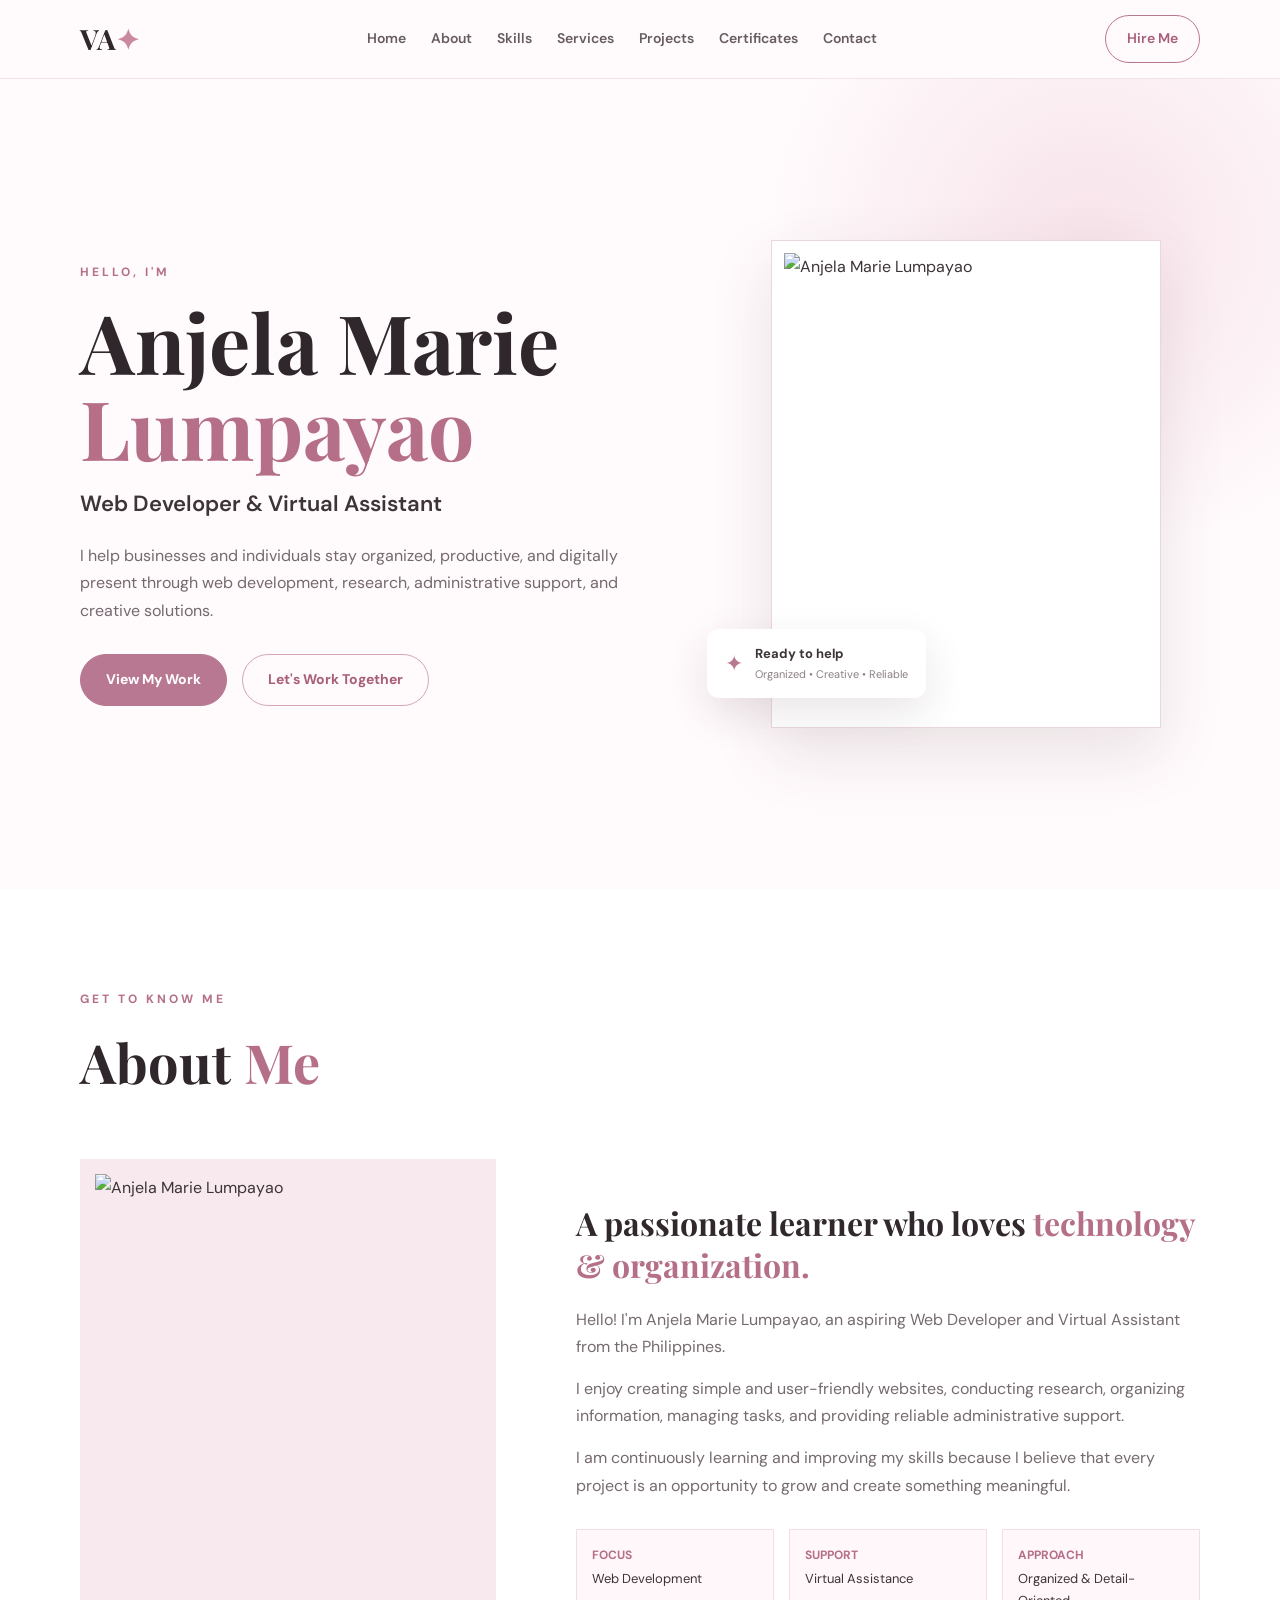
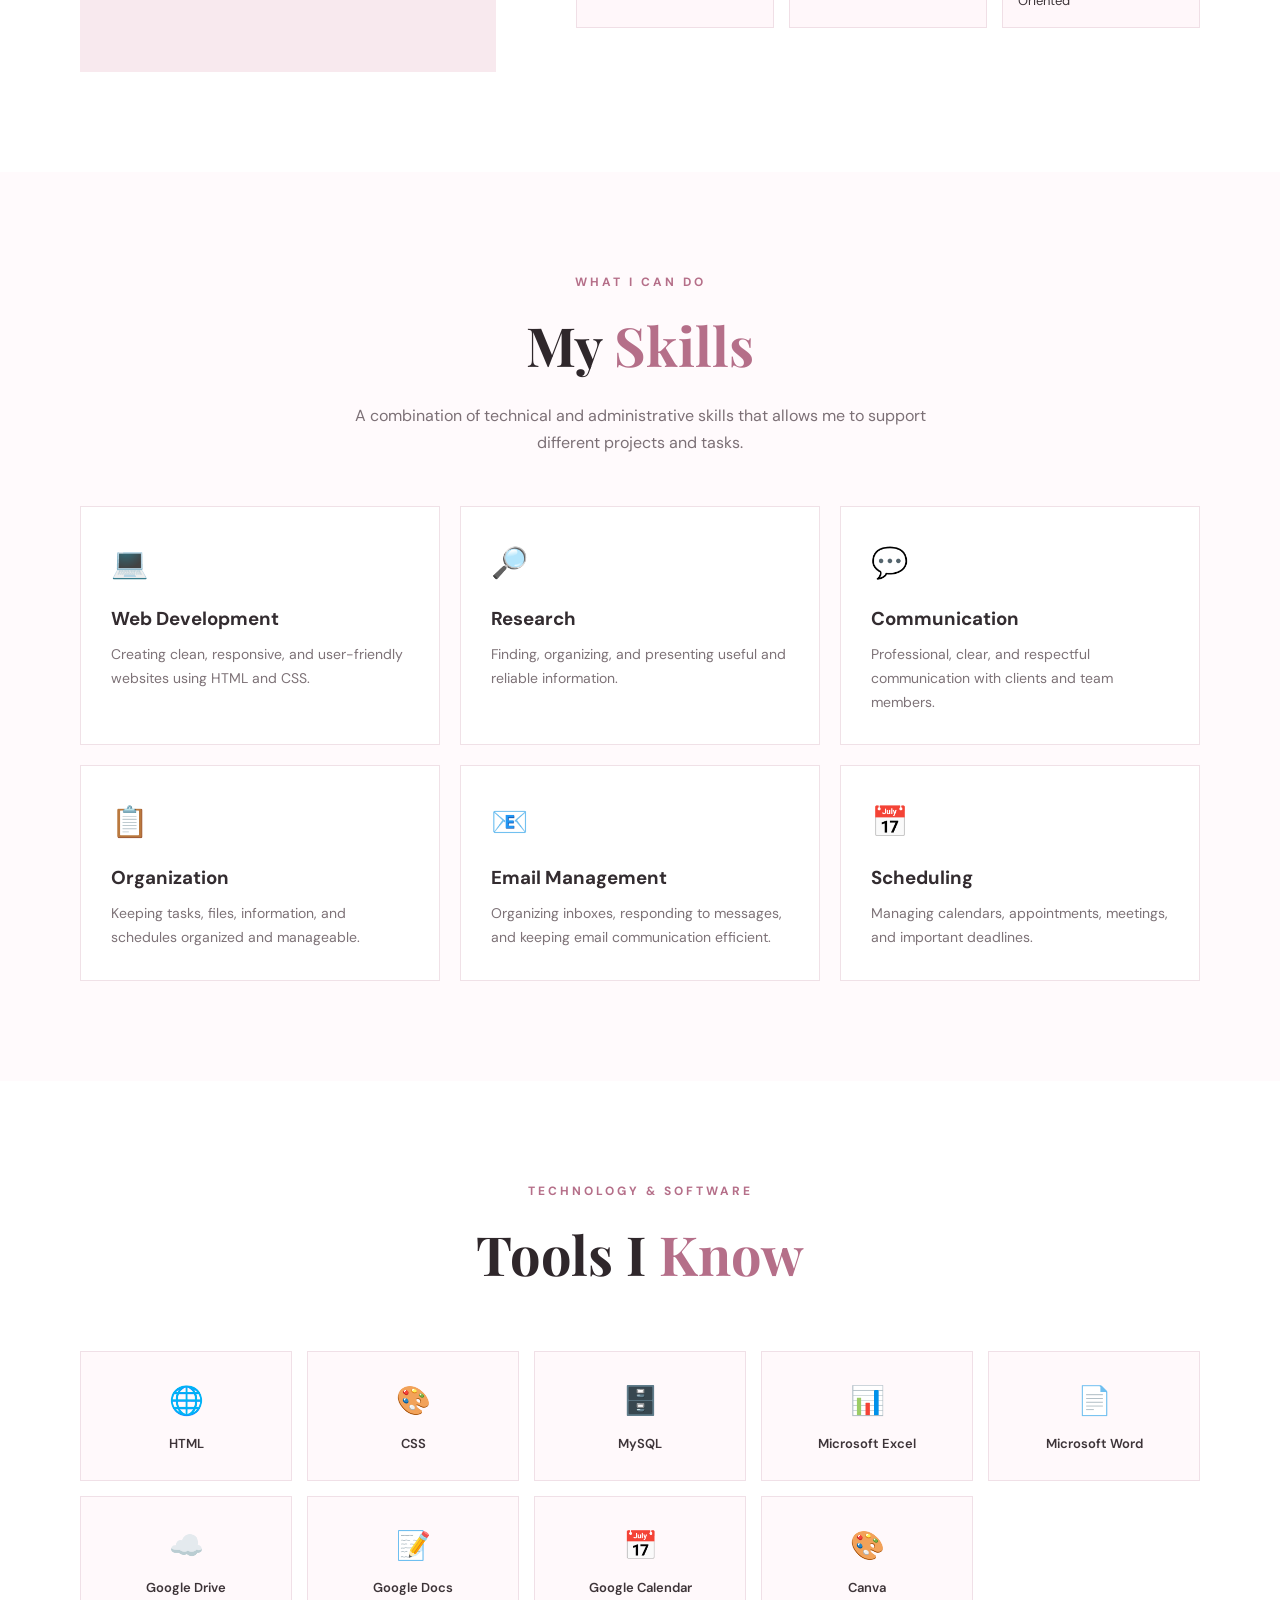
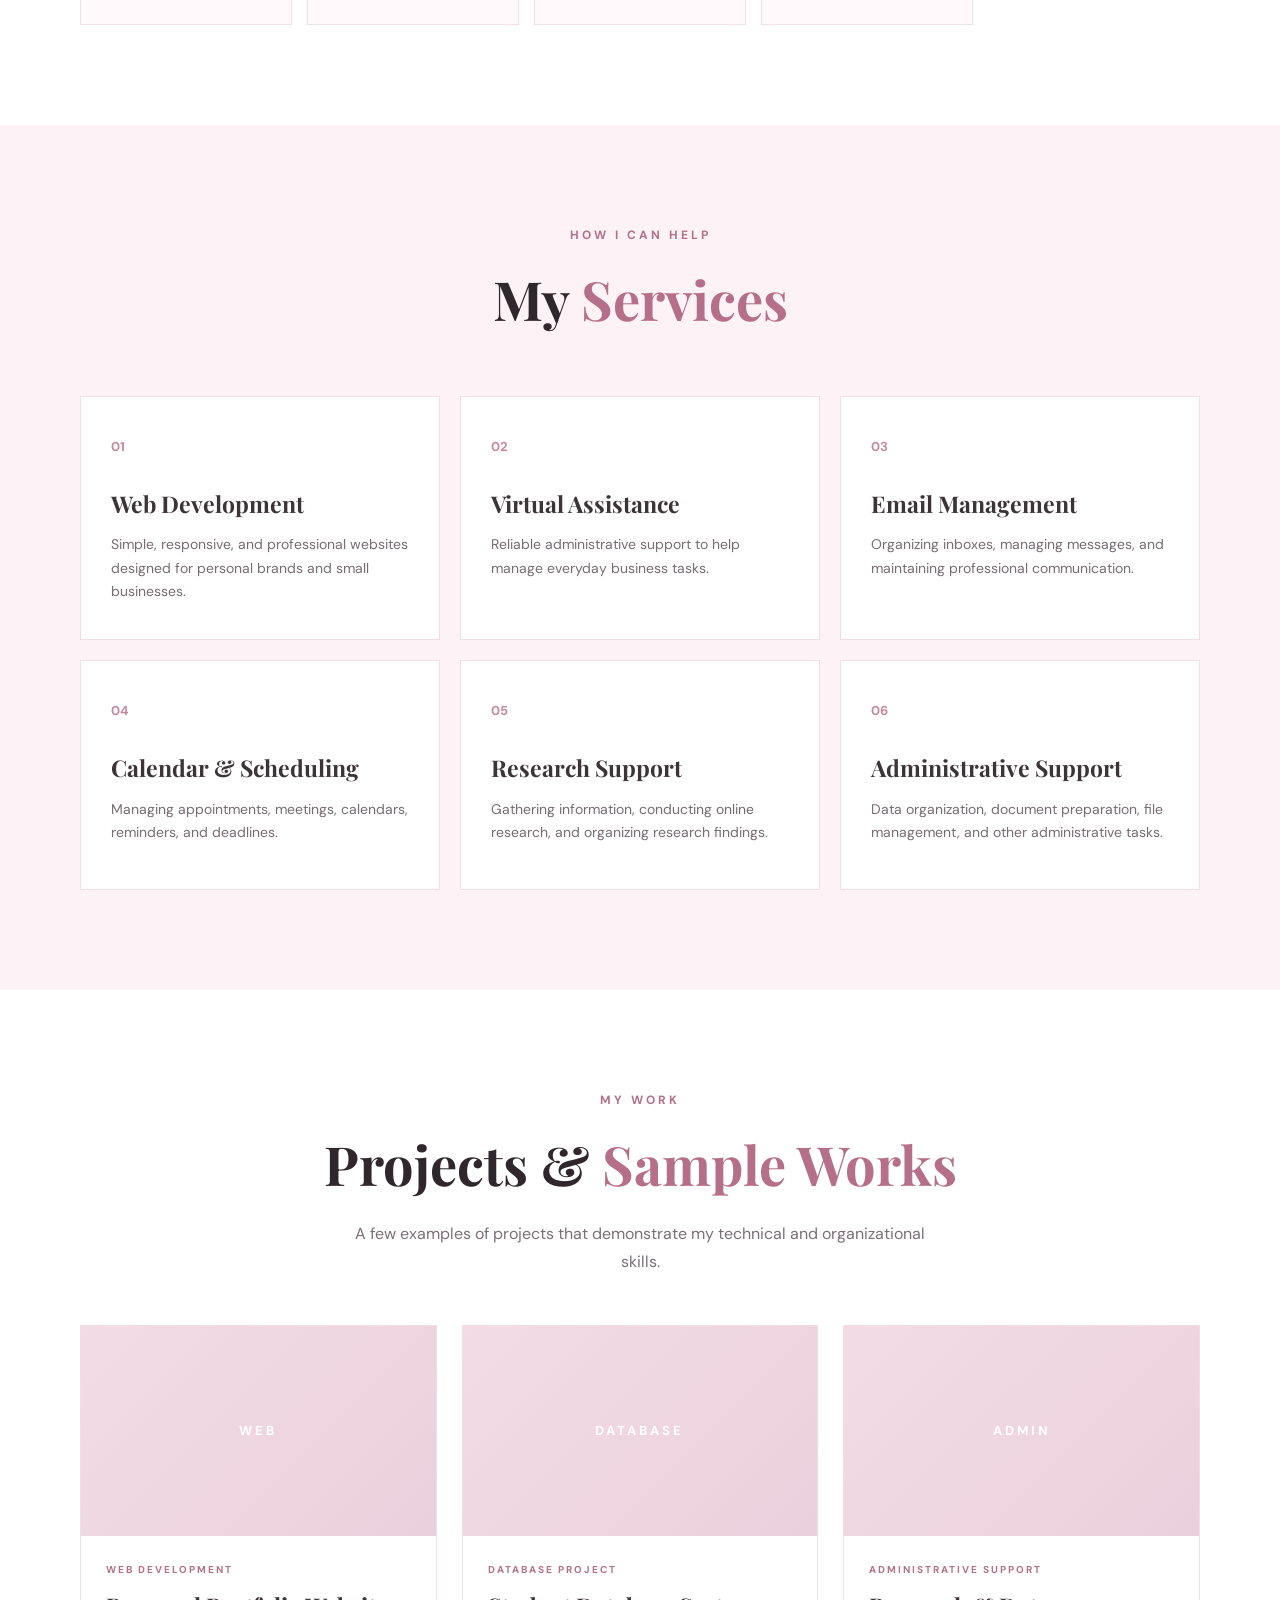
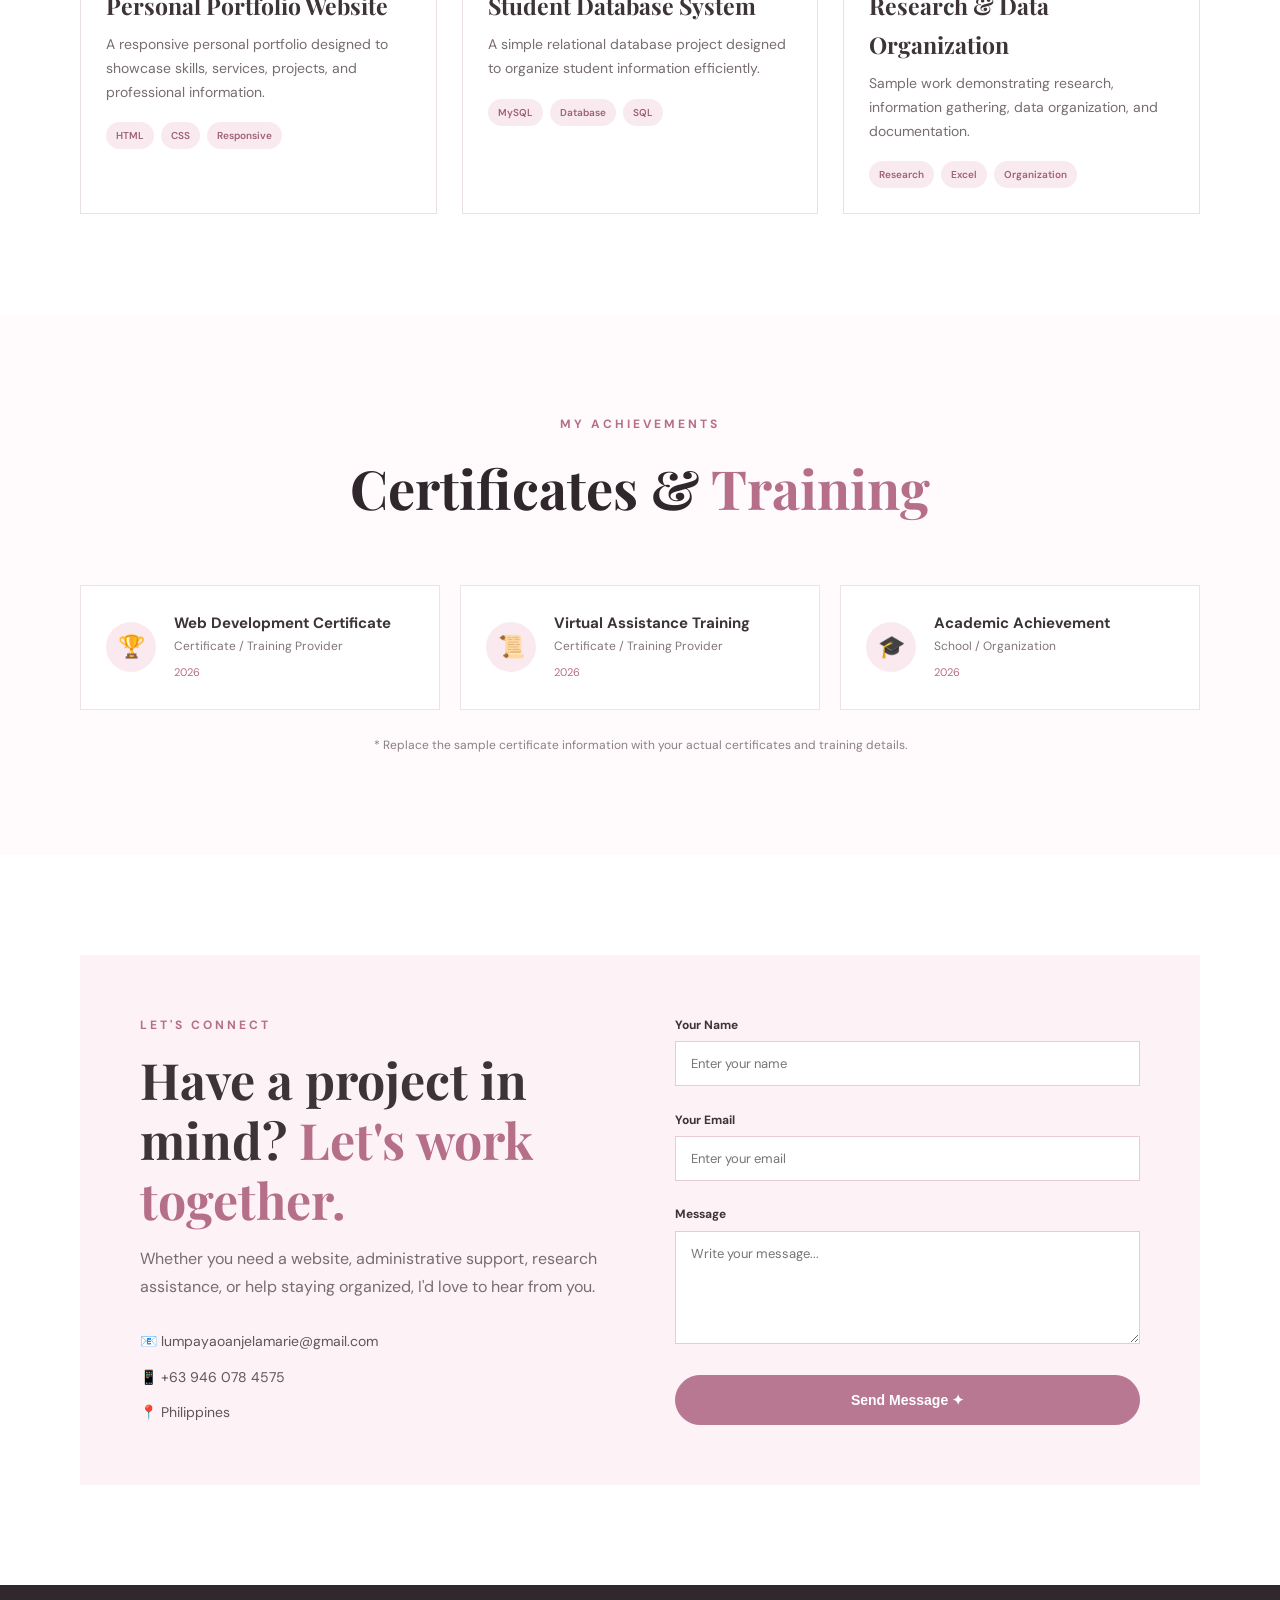
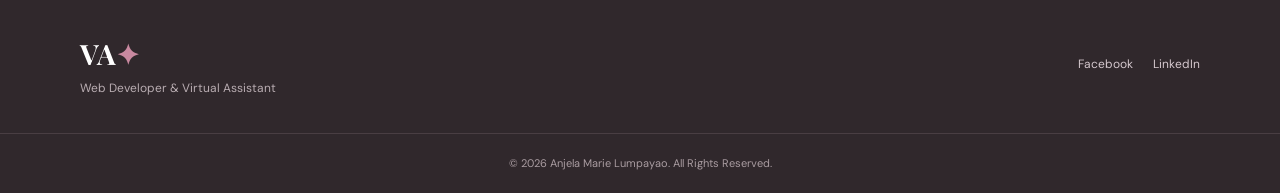
==== index.html @ d70c9794 "Rename va.portfolio.html to index.html" ====
<!DOCTYPE html>
<html lang="en">
<head>
    <meta charset="UTF-8">
    <meta name="viewport" content="width=device-width, initial-scale=1.0">

    <title>Anjela Marie Lumpayao | Web Developer & Virtual Assistant</title>

    <link rel="stylesheet" href="app.css">

    <!-- Google Font -->
    <link rel="preconnect" href="https://fonts.googleapis.com">
    <link rel="preconnect" href="https://fonts.gstatic.com" crossorigin>
    <link href="https://fonts.googleapis.com/css2?family=DM+Sans:wght@400;500;600;700&family=Playfair+Display:wght@600;700&display=swap" rel="stylesheet">
</head>

<body>

    <!-- ================= HEADER ================= -->
    <header class="header">
        <div class="container nav-container">

            <a href="#home" class="logo">
                VA<span>✦</span>
            </a>

            <input type="checkbox" id="menu-toggle">
            <label for="menu-toggle" class="menu-icon">☰</label>

            <nav class="navbar">
                <a href="#home">Home</a>
                <a href="#about">About</a>
                <a href="#skills">Skills</a>
                <a href="#services">Services</a>
                <a href="#projects">Projects</a>
                <a href="#certificates">Certificates</a>
                <a href="#contact">Contact</a>
            </nav>

            <a href="#contact" class="nav-btn">Hire Me</a>

        </div>
    </header>


    <!-- ================= HOME ================= -->
    <section id="home" class="hero">
        <div class="container hero-content">

            <div class="hero-text">
                <p class="small-title">HELLO, I'M</p>

                <h1>
                    Anjela Marie<br>
                    <span>Lumpayao</span>
                </h1>

                <h2>Web Developer & Virtual Assistant</h2>

                <p class="hero-description">
                    I help businesses and individuals stay organized,
                    productive, and digitally present through web development,
                    research, administrative support, and creative solutions.
                </p>

                <div class="hero-buttons">
                    <a href="#projects" class="btn primary-btn">
                        View My Work
                    </a>

                    <a href="#contact" class="btn secondary-btn">
                        Let's Work Together
                    </a>
                </div>
            </div>

            <div class="hero-image">
                <div class="image-frame">
                    <!-- Replace with your own photo -->
                    <img src="me.jpg" alt="Anjela Marie Lumpayao">
                </div>

                <div class="floating-card">
                    <span>✦</span>
                    <div>
                        <strong>Ready to help</strong>
                        <small>Organized • Creative • Reliable</small>
                    </div>
                </div>
            </div>

        </div>
    </section>


    <!-- ================= ABOUT ================= -->
    <section id="about" class="section about">
        <div class="container">

            <div class="section-heading">
                <p class="section-label">GET TO KNOW ME</p>
                <h2>About <span>Me</span></h2>
            </div>

            <div class="about-grid">

                <div class="about-image">
                    <img src="profile.jpg" alt="Anjela Marie Lumpayao">
                </div>

                <div class="about-text">

                    <h3>
                        A passionate learner who loves
                        <span>technology & organization.</span>
                    </h3>

                    <p>
                        Hello! I'm Anjela Marie Lumpayao, an aspiring Web
                        Developer and Virtual Assistant from the Philippines.
                    </p>

                    <p>
                        I enjoy creating simple and user-friendly websites,
                        conducting research, organizing information, managing
                        tasks, and providing reliable administrative support.
                    </p>

                    <p>
                        I am continuously learning and improving my skills
                        because I believe that every project is an opportunity
                        to grow and create something meaningful.
                    </p>

                    <div class="about-info">

                        <div>
                            <strong>Focus</strong>
                            <span>Web Development</span>
                        </div>

                        <div>
                            <strong>Support</strong>
                            <span>Virtual Assistance</span>
                        </div>

                        <div>
                            <strong>Approach</strong>
                            <span>Organized & Detail-Oriented</span>
                        </div>

                    </div>

                </div>

            </div>

        </div>
    </section>


    <!-- ================= SKILLS ================= -->
    <section id="skills" class="section skills-section">
        <div class="container">

            <div class="section-heading center">
                <p class="section-label">WHAT I CAN DO</p>
                <h2>My <span>Skills</span></h2>
                <p>
                    A combination of technical and administrative skills
                    that allows me to support different projects and tasks.
                </p>
            </div>

            <div class="skills-grid">

                <div class="skill-card">
                    <div class="skill-icon">💻</div>
                    <h3>Web Development</h3>
                    <p>
                        Creating clean, responsive, and user-friendly
                        websites using HTML and CSS.
                    </p>
                </div>

                <div class="skill-card">
                    <div class="skill-icon">🔎</div>
                    <h3>Research</h3>
                    <p>
                        Finding, organizing, and presenting useful and
                        reliable information.
                    </p>
                </div>

                <div class="skill-card">
                    <div class="skill-icon">💬</div>
                    <h3>Communication</h3>
                    <p>
                        Professional, clear, and respectful communication
                        with clients and team members.
                    </p>
                </div>

                <div class="skill-card">
                    <div class="skill-icon">📋</div>
                    <h3>Organization</h3>
                    <p>
                        Keeping tasks, files, information, and schedules
                        organized and manageable.
                    </p>
                </div>

                <div class="skill-card">
                    <div class="skill-icon">📧</div>
                    <h3>Email Management</h3>
                    <p>
                        Organizing inboxes, responding to messages, and
                        keeping email communication efficient.
                    </p>
                </div>

                <div class="skill-card">
                    <div class="skill-icon">📅</div>
                    <h3>Scheduling</h3>
                    <p>
                        Managing calendars, appointments, meetings, and
                        important deadlines.
                    </p>
                </div>

            </div>

        </div>
    </section>


    <!-- ================= TOOLS ================= -->
    <section id="tools" class="section tools-section">
        <div class="container">

            <div class="section-heading center">
                <p class="section-label">TECHNOLOGY & SOFTWARE</p>
                <h2>Tools I <span>Know</span></h2>
            </div>

            <div class="tools-grid">

                <div class="tool">
                    <span>🌐</span>
                    <p>HTML</p>
                </div>

                <div class="tool">
                    <span>🎨</span>
                    <p>CSS</p>
                </div>

                <div class="tool">
                    <span>🗄️</span>
                    <p>MySQL</p>
                </div>

                <div class="tool">
                    <span>📊</span>
                    <p>Microsoft Excel</p>
                </div>

                <div class="tool">
                    <span>📄</span>
                    <p>Microsoft Word</p>
                </div>

                <div class="tool">
                    <span>☁️</span>
                    <p>Google Drive</p>
                </div>

                <div class="tool">
                    <span>📝</span>
                    <p>Google Docs</p>
                </div>

                <div class="tool">
                    <span>📅</span>
                    <p>Google Calendar</p>
                </div>

                <div class="tool">
                    <span>🎨</span>
                    <p>Canva</p>
                </div>

            </div>

        </div>
    </section>


    <!-- ================= SERVICES ================= -->
    <section id="services" class="section services-section">
        <div class="container">

            <div class="section-heading center">
                <p class="section-label">HOW I CAN HELP</p>
                <h2>My <span>Services</span></h2>
            </div>

            <div class="services-grid">

                <div class="service-card">
                    <span class="service-number">01</span>
                    <h3>Web Development</h3>
                    <p>
                        Simple, responsive, and professional websites
                        designed for personal brands and small businesses.
                    </p>
                </div>

                <div class="service-card">
                    <span class="service-number">02</span>
                    <h3>Virtual Assistance</h3>
                    <p>
                        Reliable administrative support to help manage
                        everyday business tasks.
                    </p>
                </div>

                <div class="service-card">
                    <span class="service-number">03</span>
                    <h3>Email Management</h3>
                    <p>
                        Organizing inboxes, managing messages, and
                        maintaining professional communication.
                    </p>
                </div>

                <div class="service-card">
                    <span class="service-number">04</span>
                    <h3>Calendar & Scheduling</h3>
                    <p>
                        Managing appointments, meetings, calendars,
                        reminders, and deadlines.
                    </p>
                </div>

                <div class="service-card">
                    <span class="service-number">05</span>
                    <h3>Research Support</h3>
                    <p>
                        Gathering information, conducting online research,
                        and organizing research findings.
                    </p>
                </div>

                <div class="service-card">
                    <span class="service-number">06</span>
                    <h3>Administrative Support</h3>
                    <p>
                        Data organization, document preparation, file
                        management, and other administrative tasks.
                    </p>
                </div>

            </div>

        </div>
    </section>


    <!-- ================= PROJECTS ================= -->
    <section id="projects" class="section projects-section">
        <div class="container">

            <div class="section-heading center">
                <p class="section-label">MY WORK</p>
                <h2>Projects & <span>Sample Works</span></h2>
                <p>
                    A few examples of projects that demonstrate my
                    technical and organizational skills.
                </p>
            </div>

            <div class="projects-grid">

                <article class="project-card">
                    <div class="project-image">
                        <span>WEB</span>
                    </div>

                    <div class="project-content">
                        <p class="project-type">WEB DEVELOPMENT</p>

                        <h3>Personal Portfolio Website</h3>

                        <p>
                            A responsive personal portfolio designed to
                            showcase skills, services, projects, and
                            professional information.
                        </p>

                        <div class="project-tags">
                            <span>HTML</span>
                            <span>CSS</span>
                            <span>Responsive</span>
                        </div>
                    </div>
                </article>


                <article class="project-card">
                    <div class="project-image">
                        <span>DATABASE</span>
                    </div>

                    <div class="project-content">
                        <p class="project-type">DATABASE PROJECT</p>

                        <h3>Student Database System</h3>

                        <p>
                            A simple relational database project designed
                            to organize student information efficiently.
                        </p>

                        <div class="project-tags">
                            <span>MySQL</span>
                            <span>Database</span>
                            <span>SQL</span>
                        </div>
                    </div>
                </article>


                <article class="project-card">
                    <div class="project-image">
                        <span>ADMIN</span>
                    </div>

                    <div class="project-content">
                        <p class="project-type">ADMINISTRATIVE SUPPORT</p>

                        <h3>Research & Data Organization</h3>

                        <p>
                            Sample work demonstrating research, information
                            gathering, data organization, and documentation.
                        </p>

                        <div class="project-tags">
                            <span>Research</span>
                            <span>Excel</span>
                            <span>Organization</span>
                        </div>
                    </div>
                </article>

            </div>

        </div>
    </section>


    <!-- ================= CERTIFICATES ================= -->
    <section id="certificates" class="section certificates-section">
        <div class="container">

            <div class="section-heading center">
                <p class="section-label">MY ACHIEVEMENTS</p>
                <h2>Certificates & <span>Training</span></h2>
            </div>

            <div class="certificate-grid">

                <div class="certificate-card">
                    <div class="certificate-icon">🏆</div>

                    <div>
                        <h3>Web Development Certificate</h3>
                        <p>Certificate / Training Provider</p>
                        <span>2026</span>
                    </div>
                </div>

                <div class="certificate-card">
                    <div class="certificate-icon">📜</div>

                    <div>
                        <h3>Virtual Assistance Training</h3>
                        <p>Certificate / Training Provider</p>
                        <span>2026</span>
                    </div>
                </div>

                <div class="certificate-card">
                    <div class="certificate-icon">🎓</div>

                    <div>
                        <h3>Academic Achievement</h3>
                        <p>School / Organization</p>
                        <span>2026</span>
                    </div>
                </div>

            </div>

            <p class="certificate-note">
                * Replace the sample certificate information with your
                actual certificates and training details.
            </p>

        </div>
    </section>


    <!-- ================= CONTACT ================= -->
    <section id="contact" class="section contact-section">
        <div class="container">

            <div class="contact-box">

                <div class="contact-text">

                    <p class="section-label">LET'S CONNECT</p>

                    <h2>
                        Have a project in mind?
                        <span>Let's work together.</span>
                    </h2>

                    <p>
                        Whether you need a website, administrative support,
                        research assistance, or help staying organized,
                        I'd love to hear from you.
                    </p>

                    <div class="contact-details">

                        <a href="mailto:lumpayaoanjelamarie@gmail.com">
                            📧 lumpayaoanjelamarie@gmail.com
                        </a>

                        <a href="#">
                            📱 +63 946 078 4575                        </a>

                        <a href="#">
                            📍 Philippines
                        </a>

                    </div>

                </div>


                <form class="contact-form">

                    <div class="input-group">
                        <label for="name">Your Name</label>
                        <input
                            type="text"
                            id="name"
                            placeholder="Enter your name"
                        >
                    </div>

                    <div class="input-group">
                        <label for="email">Your Email</label>
                        <input
                            type="email"
                            id="email"
                            placeholder="Enter your email"
                        >
                    </div>

                    <div class="input-group">
                        <label for="message">Message</label>
                        <textarea
                            id="message"
                            rows="5"
                            placeholder="Write your message..."
                        ></textarea>
                    </div>

                    <button type="submit" class="btn primary-btn">
                        Send Message ✦
                    </button>

                </form>

            </div>

        </div>
    </section>


    <!-- ================= FOOTER ================= -->
    <footer class="footer">

        <div class="container footer-content">

            <div>
                <a href="#home" class="logo">
                    VA<span>✦</span>
                </a>

                <p>
                    Web Developer & Virtual Assistant
                </p>
            </div>

            <div class="social-links">
                <a href="https://www.facebook.com/anjela.lumpayao" target="_blank">Facebook</a>
                <a href="https://www.linkedin.com/in/anjela-marie-lumpayao-098074428/" target="_blank">LinkedIn</a>
            </div>

        </div>

        <div class="copyright">
            <p>
                © 2026 Anjela Marie Lumpayao. All Rights Reserved.
            </p>
        </div>

    </footer>

</body>
</html>
---- app.css ----
/* =========================
   GENERAL
========================= */

* {
    margin: 0;
    padding: 0;
    box-sizing: border-box;
}

html {
    scroll-behavior: smooth;
}

body {
    font-family: "DM Sans", sans-serif;
    color: #3d3438;
    background: #fffafc;
    line-height: 1.7;
}

img {
    width: 100%;
    display: block;
}

a {
    text-decoration: none;
    color: inherit;
}

.container {
    width: min(1120px, 90%);
    margin: auto;
}

.section {
    padding: 100px 0;
}


/* =========================
   HEADER
========================= */

.header {
    position: sticky;
    top: 0;
    z-index: 1000;
    background: rgba(255, 250, 252, 0.95);
    backdrop-filter: blur(10px);
    border-bottom: 1px solid #f1e4e9;
}

.nav-container {
    min-height: 78px;
    display: flex;
    align-items: center;
    justify-content: space-between;
    gap: 25px;
}

.logo {
    font-family: "Playfair Display", serif;
    font-size: 28px;
    font-weight: 700;
    color: #2f272b;
}

.logo span {
    color: #c989a0;
}

.navbar {
    display: flex;
    align-items: center;
    gap: 25px;
}

.navbar a {
    font-size: 14px;
    font-weight: 600;
    color: #665c61;
    transition: 0.3s ease;
}

.navbar a:hover {
    color: #b56f89;
}

.nav-btn {
    padding: 11px 21px;
    border: 1px solid #b97891;
    border-radius: 30px;
    color: #a75e7a;
    font-size: 14px;
    font-weight: 600;
    transition: 0.3s;
}

.nav-btn:hover {
    background: #b97891;
    color: white;
}

#menu-toggle {
    display: none;
}

.menu-icon {
    display: none;
    font-size: 25px;
    cursor: pointer;
}


/* =========================
   HERO
========================= */

.hero {
    min-height: 90vh;
    display: flex;
    align-items: center;
    background:
        radial-gradient(
            circle at 85% 20%,
            #f7e3ea 0,
            transparent 25%
        ),
        #fffafc;
}

.hero-content {
    display: grid;
    grid-template-columns: 1.1fr 0.9fr;
    align-items: center;
    gap: 80px;
}

.small-title,
.section-label {
    color: #b56f89;
    letter-spacing: 3px;
    font-size: 12px;
    font-weight: 700;
}

.hero h1 {
    font-family: "Playfair Display", serif;
    font-size: clamp(48px, 7vw, 82px);
    line-height: 1.05;
    margin: 15px 0;
    color: #2f272b;
}

.hero h1 span,
.section-heading h2 span,
.about-text h3 span,
.contact-text h2 span {
    color: #b56f89;
}

.hero h2 {
    font-size: 22px;
    font-weight: 600;
    margin-bottom: 20px;
}

.hero-description {
    max-width: 620px;
    color: #74696f;
    margin-bottom: 30px;
}

.hero-buttons {
    display: flex;
    gap: 15px;
    flex-wrap: wrap;
}

.btn {
    display: inline-block;
    padding: 13px 25px;
    border-radius: 30px;
    font-size: 14px;
    font-weight: 700;
    transition: 0.3s ease;
}

.primary-btn {
    background: #b97891;
    color: white;
    border: 1px solid #b97891;
}

.primary-btn:hover {
    background: #9e5e77;
    transform: translateY(-2px);
}

.secondary-btn {
    border: 1px solid #d6a7b7;
    color: #a85f79;
}

.secondary-btn:hover {
    background: #f7e3ea;
}


/* =========================
   HERO IMAGE
========================= */

.hero-image {
    position: relative;
    display: flex;
    justify-content: center;
}

.image-frame {
    width: min(390px, 100%);
    aspect-ratio: 4 / 5;
    padding: 12px;
    background: white;
    border: 1px solid #ead6de;
    box-shadow: 0 25px 60px rgba(91, 59, 69, 0.12);
}

.image-frame img {
    height: 100%;
    object-fit: cover;
}

.floating-card {
    position: absolute;
    bottom: 30px;
    left: -25px;
    display: flex;
    align-items: center;
    gap: 12px;
    padding: 14px 18px;
    background: white;
    box-shadow: 0 15px 40px rgba(80, 48, 59, 0.12);
    border-radius: 12px;
}

.floating-card span {
    font-size: 22px;
    color: #b97891;
}

.floating-card strong,
.floating-card small {
    display: block;
}

.floating-card strong {
    font-size: 13px;
}

.floating-card small {
    color: #8c8085;
    font-size: 11px;
}


/* =========================
   SECTION HEADINGS
========================= */

.section-heading {
    margin-bottom: 50px;
}

.section-heading h2 {
    font-family: "Playfair Display", serif;
    font-size: clamp(38px, 5vw, 54px);
    color: #2f272b;
    margin-top: 8px;
}

.section-heading.center {
    text-align: center;
}

.section-heading.center > p:last-child {
    max-width: 600px;
    margin: 10px auto 0;
    color: #7c7076;
}


/* =========================
   ABOUT
========================= */

.about {
    background: white;
}

.about-grid {
    display: grid;
    grid-template-columns: 0.8fr 1.2fr;
    gap: 80px;
    align-items: center;
}

.about-image {
    padding: 15px;
    background: #f8e9ee;
}

.about-image img {
    aspect-ratio: 4 / 5;
    object-fit: cover;
}

.about-text h3 {
    font-family: "Playfair Display", serif;
    font-size: 32px;
    line-height: 1.3;
    margin-bottom: 20px;
    color: #30282c;
}

.about-text p {
    color: #756a70;
    margin-bottom: 15px;
}

.about-info {
    display: grid;
    grid-template-columns: repeat(3, 1fr);
    margin-top: 30px;
    gap: 15px;
}

.about-info div {
    padding: 15px;
    background: #fff7fa;
    border: 1px solid #f0dfe6;
}

.about-info strong,
.about-info span {
    display: block;
}

.about-info strong {
    color: #b56f89;
    font-size: 12px;
    text-transform: uppercase;
}

.about-info span {
    font-size: 13px;
    margin-top: 3px;
}


/* =========================
   SKILLS
========================= */

.skills-section {
    background: #fffafc;
}

.skills-grid {
    display: grid;
    grid-template-columns: repeat(3, 1fr);
    gap: 20px;
}

.skill-card {
    padding: 30px;
    background: white;
    border: 1px solid #f0e1e7;
    transition: 0.3s;
}

.skill-card:hover {
    transform: translateY(-6px);
    box-shadow: 0 15px 40px rgba(96, 57, 69, 0.09);
}

.skill-icon {
    font-size: 30px;
    margin-bottom: 15px;
}

.skill-card h3 {
    margin-bottom: 8px;
    color: #332c30;
}

.skill-card p {
    font-size: 14px;
    color: #7d7277;
}


/* =========================
   TOOLS
========================= */

.tools-section {
    background: white;
}

.tools-grid {
    display: grid;
    grid-template-columns: repeat(5, 1fr);
    gap: 15px;
}

.tool {
    padding: 25px 15px;
    text-align: center;
    background: #fff9fb;
    border: 1px solid #f0e0e7;
    transition: 0.3s;
}

.tool:hover {
    transform: translateY(-4px);
    border-color: #d9a9b9;
}

.tool span {
    font-size: 28px;
}

.tool p {
    margin-top: 8px;
    font-size: 13px;
    font-weight: 600;
}


/* =========================
   SERVICES
========================= */

.services-section {
    background: #fdf2f6;
}

.services-grid {
    display: grid;
    grid-template-columns: repeat(3, 1fr);
    gap: 20px;
}

.service-card {
    position: relative;
    padding: 35px 30px;
    background: white;
    min-height: 230px;
    border: 1px solid #f0dfe6;
}

.service-number {
    color: #c58a9f;
    font-size: 13px;
    font-weight: 700;
}

.service-card h3 {
    font-family: "Playfair Display", serif;
    font-size: 23px;
    margin: 25px 0 10px;
}

.service-card p {
    color: #776c72;
    font-size: 14px;
}


/* =========================
   PROJECTS
========================= */

.projects-section {
    background: white;
}

.projects-grid {
    display: grid;
    grid-template-columns: repeat(3, 1fr);
    gap: 25px;
}

.project-card {
    overflow: hidden;
    border: 1px solid #eedfe5;
    background: white;
}

.project-image {
    height: 210px;
    background:
        linear-gradient(
            135deg,
            #f3dce5,
            #ead0dc
        );
    display: flex;
    align-items: center;
    justify-content: center;
}

.project-image span {
    color: white;
    font-weight: 700;
    letter-spacing: 3px;
    font-size: 13px;
}

.project-content {
    padding: 25px;
}

.project-type {
    color: #b56f89;
    font-size: 10px;
    font-weight: 700;
    letter-spacing: 2px;
}

.project-content h3 {
    margin: 8px 0;
    font-family: "Playfair Display", serif;
    font-size: 23px;
}

.project-content > p:not(.project-type) {
    color: #776c72;
    font-size: 14px;
}

.project-tags {
    display: flex;
    gap: 7px;
    flex-wrap: wrap;
    margin-top: 18px;
}

.project-tags span {
    padding: 5px 10px;
    border-radius: 20px;
    background: #f9eaf0;
    color: #9f6178;
    font-size: 10px;
    font-weight: 600;
}


/* =========================
   CERTIFICATES
========================= */

.certificates-section {
    background: #fffafc;
}

.certificate-grid {
    display: grid;
    grid-template-columns: repeat(3, 1fr);
    gap: 20px;
}

.certificate-card {
    display: flex;
    align-items: center;
    gap: 18px;
    padding: 25px;
    background: white;
    border: 1px solid #f0e0e7;
}

.certificate-icon {
    width: 50px;
    height: 50px;
    flex-shrink: 0;
    display: grid;
    place-items: center;
    background: #faeaf0;
    border-radius: 50%;
    font-size: 22px;
}

.certificate-card h3 {
    font-size: 15px;
}

.certificate-card p {
    font-size: 12px;
    color: #81757a;
}

.certificate-card span {
    font-size: 11px;
    color: #b56f89;
}

.certificate-note {
    text-align: center;
    margin-top: 25px;
    font-size: 12px;
    color: #8c7f85;
}


/* =========================
   CONTACT
========================= */

.contact-section {
    background: #fff;
}

.contact-box {
    display: grid;
    grid-template-columns: 1fr 1fr;
    gap: 70px;
    padding: 60px;
    background: #fdf2f6;
}

.contact-text h2 {
    font-family: "Playfair Display", serif;
    font-size: clamp(35px, 4vw, 50px);
    line-height: 1.2;
    margin: 15px 0;
}

.contact-text > p:not(.section-label) {
    color: #776c72;
    margin-bottom: 30px;
}

.contact-details {
    display: grid;
    gap: 12px;
}

.contact-details a {
    font-size: 14px;
    color: #5f555a;
}

.contact-details a:hover {
    color: #b56f89;
}

.contact-form {
    display: grid;
    gap: 17px;
}

.input-group label {
    display: block;
    font-size: 12px;
    font-weight: 700;
    margin-bottom: 6px;
}

.input-group input,
.input-group textarea {
    width: 100%;
    padding: 13px 15px;
    border: 1px solid #e5ccd6;
    background: white;
    outline: none;
    font-family: inherit;
    font-size: 13px;
}

.input-group textarea {
    resize: vertical;
}

.input-group input:focus,
.input-group textarea:focus {
    border-color: #b97891;
}


/* =========================
   FOOTER
========================= */

.footer {
    background: #30282c;
    color: #eee4e8;
    padding-top: 45px;
}

.footer-content {
    display: flex;
    justify-content: space-between;
    align-items: center;
    gap: 30px;
}

.footer .logo {
    color: white;
}

.footer-content p {
    color: #b9adb2;
    font-size: 12px;
}

.social-links {
    display: flex;
    gap: 20px;
}

.social-links a {
    font-size: 12px;
    color: #d5c8ce;
}

.social-links a:hover {
    color: #e5a8bd;
}

.copyright {
    margin-top: 35px;
    padding: 20px;
    border-top: 1px solid #493e43;
    text-align: center;
}

.copyright p {
    font-size: 11px;
    color: #a99ca1;
}


/* =========================
   RESPONSIVE DESIGN
========================= */

@media (max-width: 1000px) {

    .navbar {
        gap: 14px;
    }

    .hero-content {
        gap: 40px;
    }

    .tools-grid {
        grid-template-columns: repeat(3, 1fr);
    }

    .skills-grid,
    .services-grid,
    .projects-grid {
        grid-template-columns: repeat(2, 1fr);
    }

    .certificate-grid {
        grid-template-columns: 1fr;
    }
}


@media (max-width: 768px) {

    .section {
        padding: 75px 0;
    }

    .nav-container {
        position: relative;
    }

    .menu-icon {
        display: block;
        margin-left: auto;
    }

    .nav-btn {
        display: none;
    }

    .navbar {
        position: absolute;
        top: 78px;
        left: 0;
        width: 100%;
        padding: 20px;
        background: white;
        border-top: 1px solid #f0e0e7;

        display: none;
        flex-direction: column;
        align-items: flex-start;
        gap: 18px;
    }

    #menu-toggle:checked ~ .navbar {
        display: flex;
    }

    .hero {
        padding: 70px 0;
    }

    .hero-content {
        grid-template-columns: 1fr;
        text-align: center;
    }

    .hero-description {
        margin-left: auto;
        margin-right: auto;
    }

    .hero-buttons {
        justify-content: center;
    }

    .hero-image {
        margin-top: 25px;
    }

    .floating-card {
        left: 5%;
    }

    .about-grid {
        grid-template-columns: 1fr;
        gap: 40px;
    }

    .about-image {
        max-width: 450px;
        margin: auto;
    }

    .skills-grid,
    .services-grid,
    .projects-grid {
        grid-template-columns: 1fr 1fr;
    }

    .contact-box {
        grid-template-columns: 1fr;
        padding: 40px 25px;
        gap: 45px;
    }

    .footer-content {
        flex-direction: column;
        text-align: center;
    }
}


@media (max-width: 550px) {

    .hero h1 {
        font-size: 48px;
    }

    .hero h2 {
        font-size: 18px;
    }

    .section-heading h2 {
        font-size: 40px;
    }

    .skills-grid,
    .services-grid,
    .projects-grid,
    .tools-grid {
        grid-template-columns: 1fr;
    }

    .about-info {
        grid-template-columns: 1fr;
    }

    .hero-buttons {
        flex-direction: column;
    }

    .hero-buttons .btn {
        width: 100%;
        text-align: center;
    }

    .floating-card {
        position: relative;
        bottom: auto;
        left: auto;
        margin-top: -40px;
        z-index: 2;
    }

    .contact-box {
        padding: 35px 20px;
    }

    .social-links {
        flex-wrap: wrap;
        justify-content: center;
    }
}
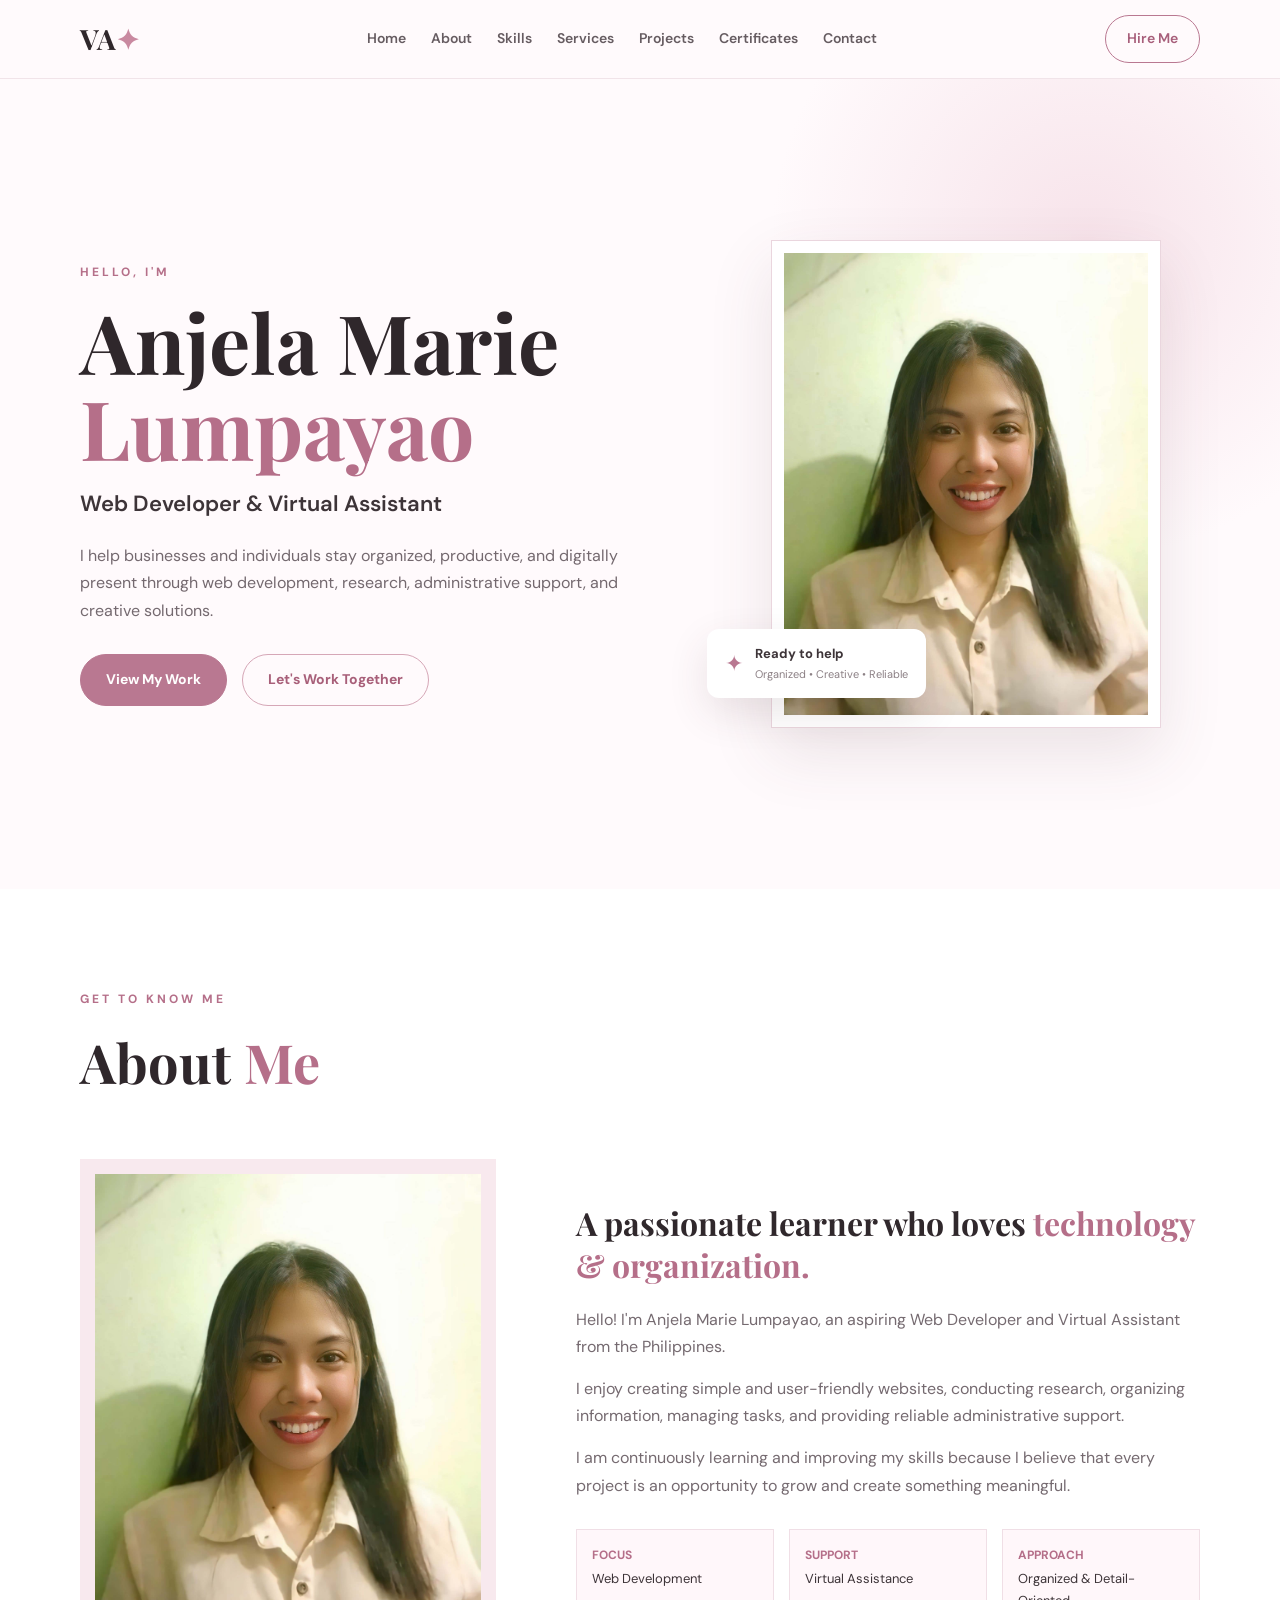
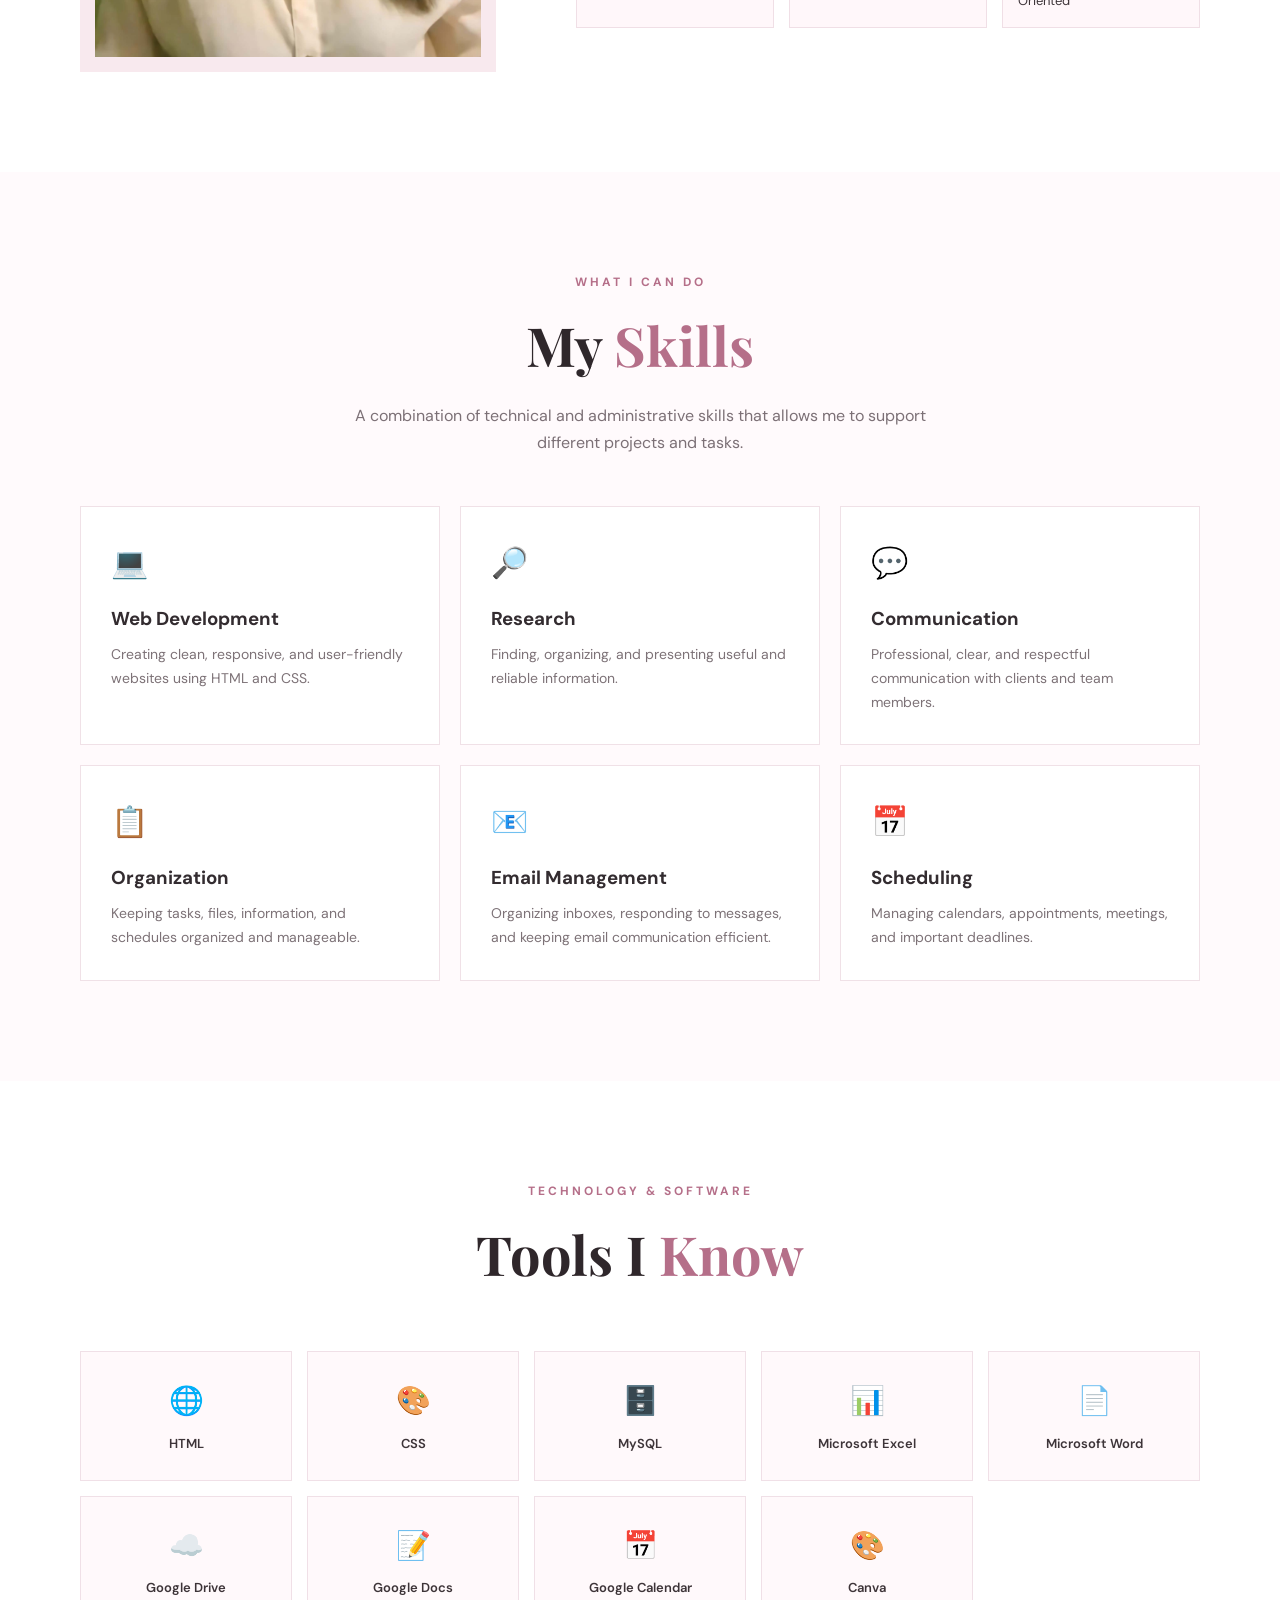
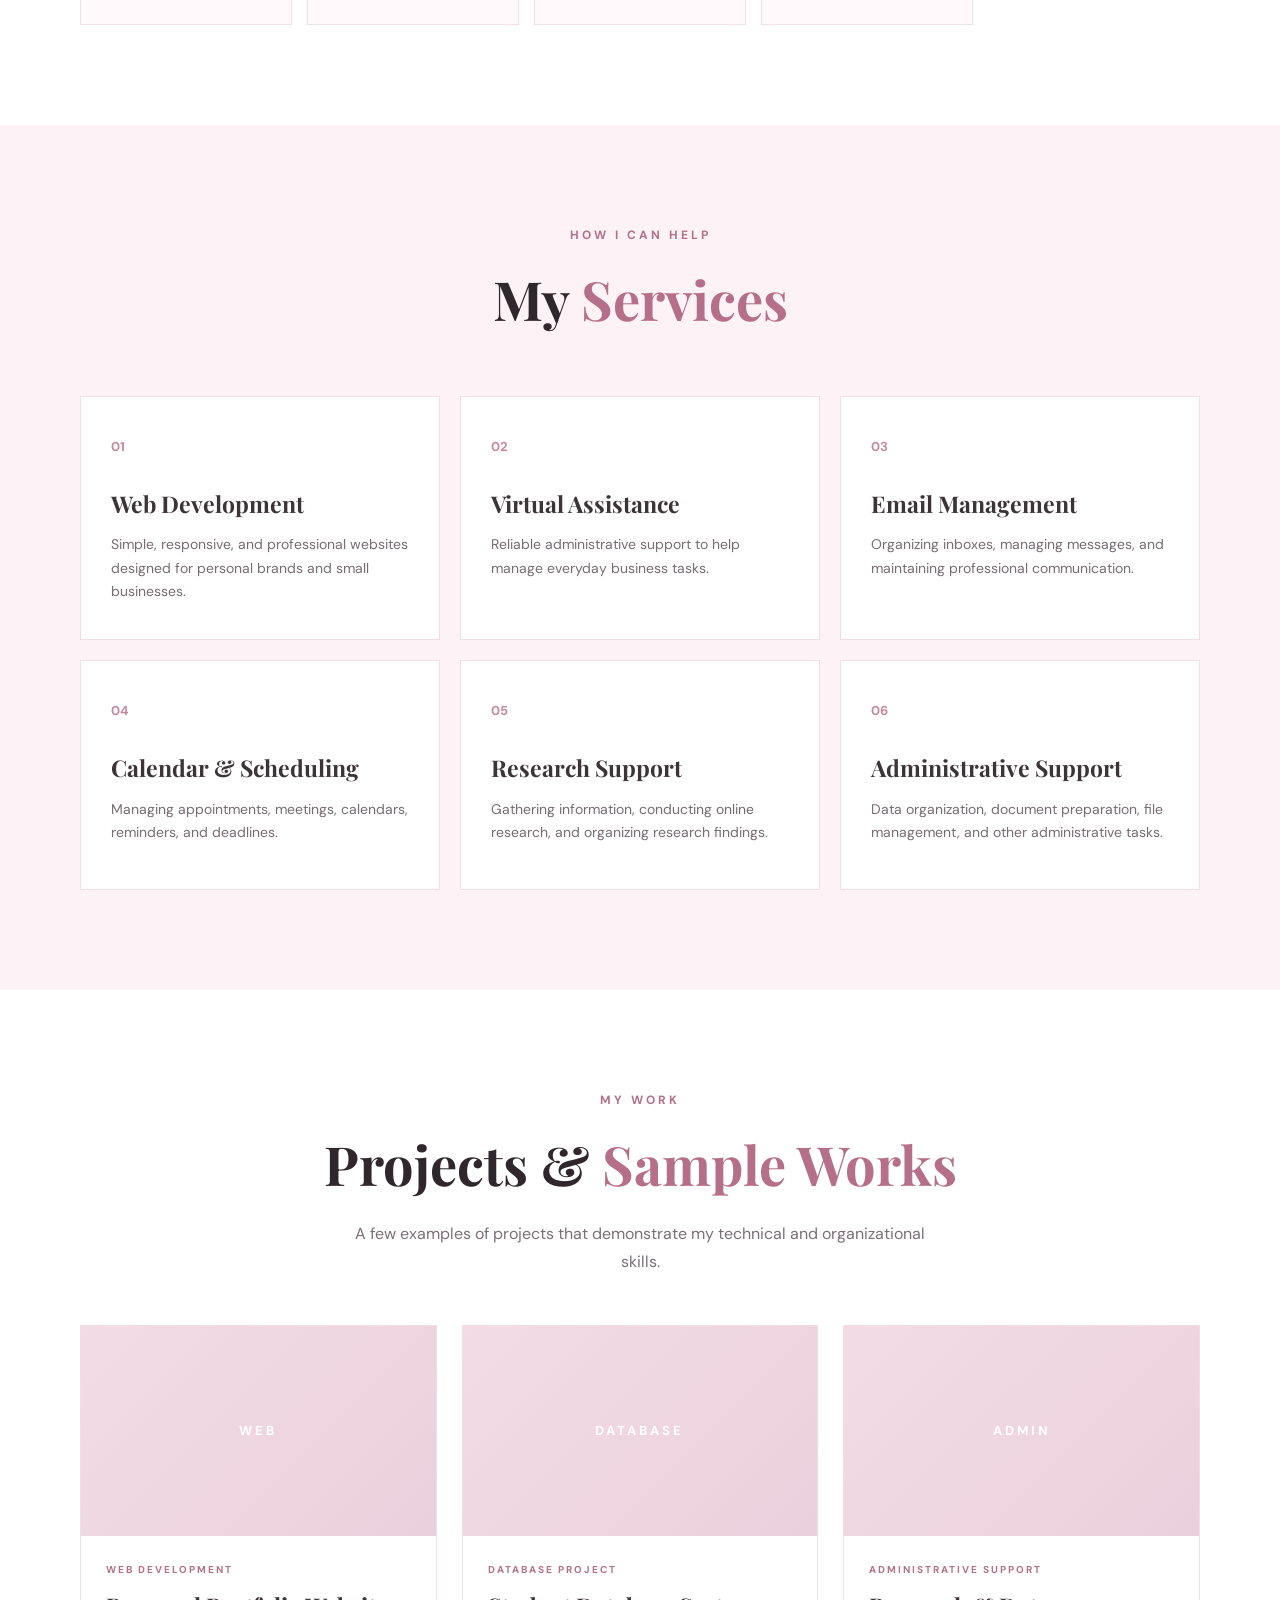
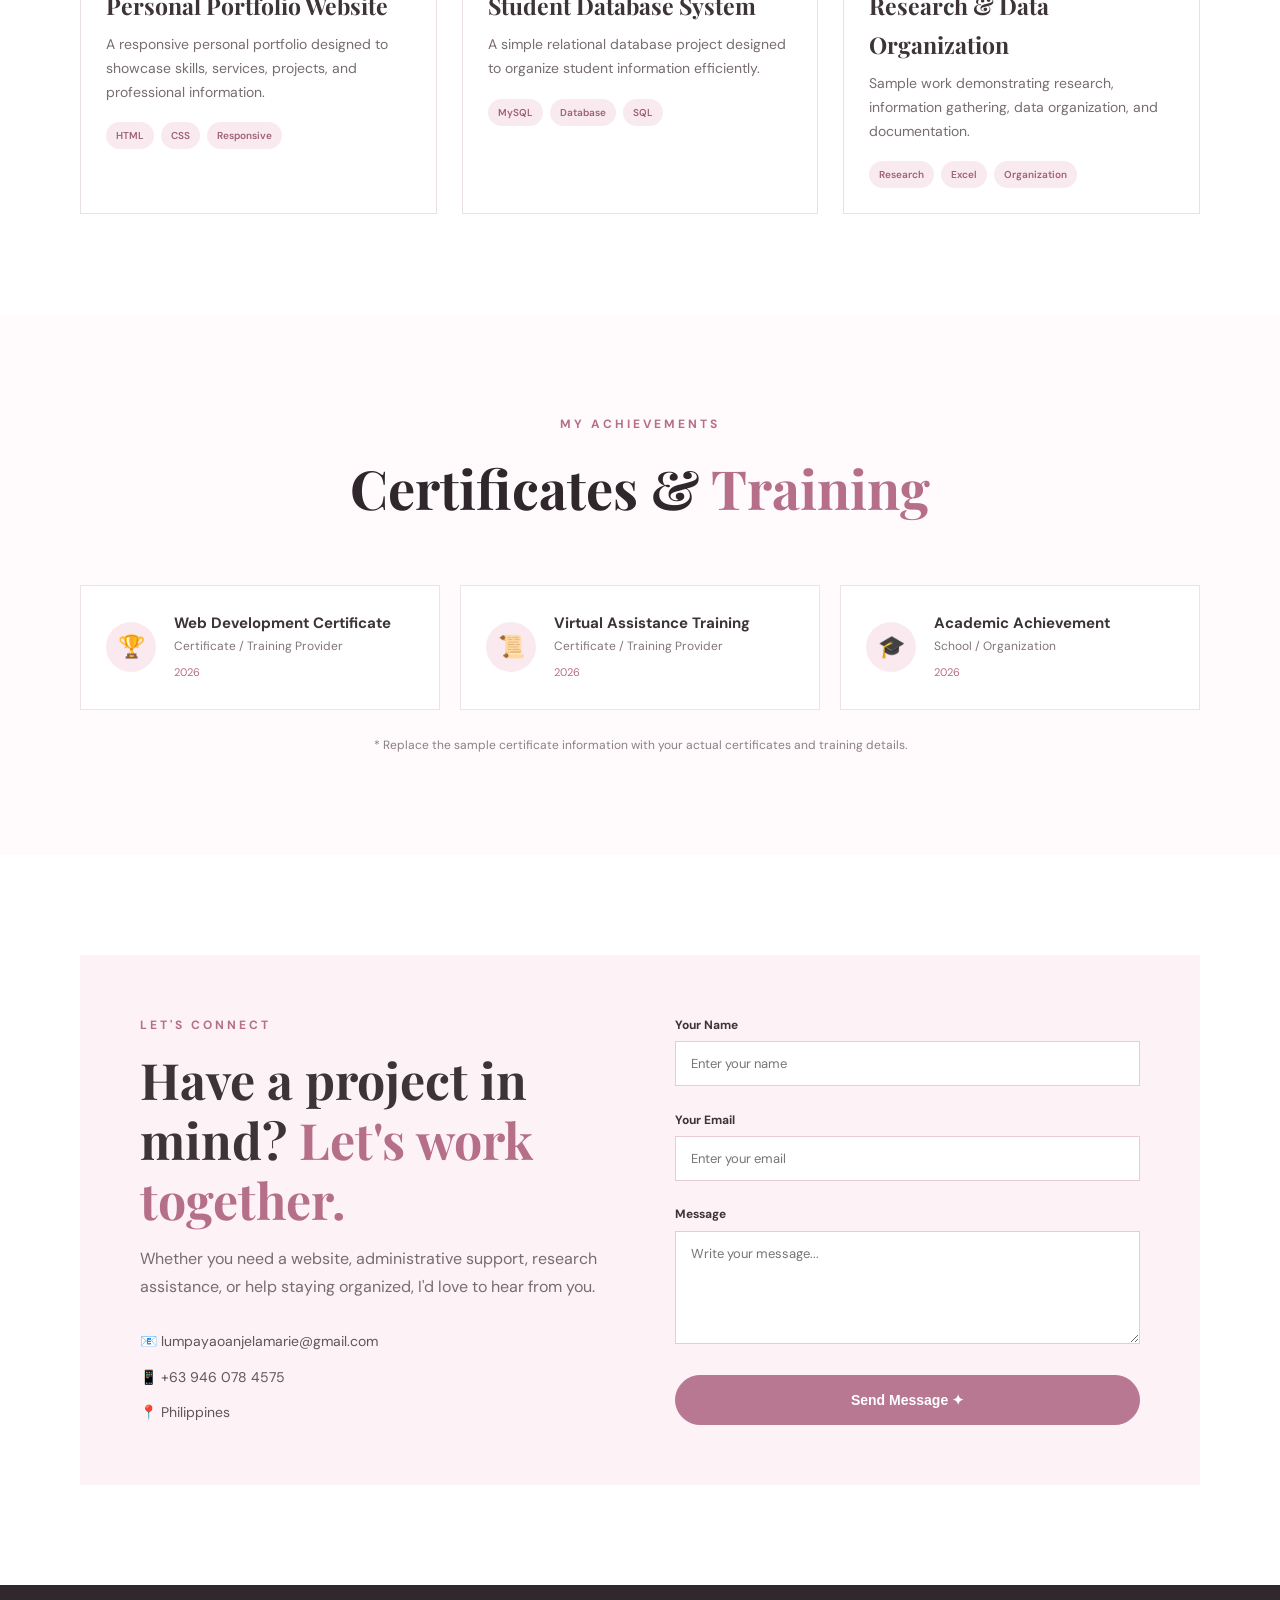
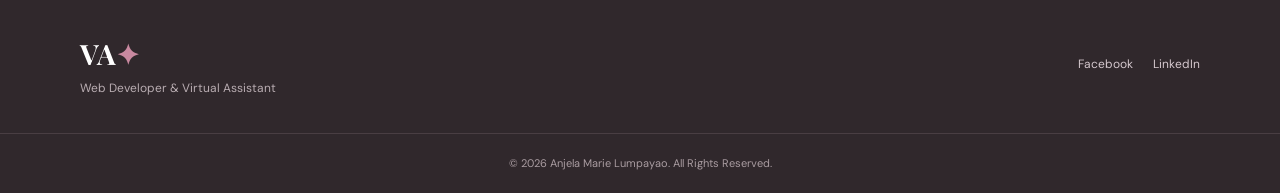
==== commit a69ce100: "Update index.html" ====
--- a/index.html
+++ b/index.html
@@ -105,7 +105,7 @@
             <div class="about-grid">
 
                 <div class="about-image">
-                    <img src="profile.jpg" alt="Anjela Marie Lumpayao">
+                    <img src="me.jpg" alt="Anjela Marie Lumpayao">
                 </div>
 
                 <div class="about-text">
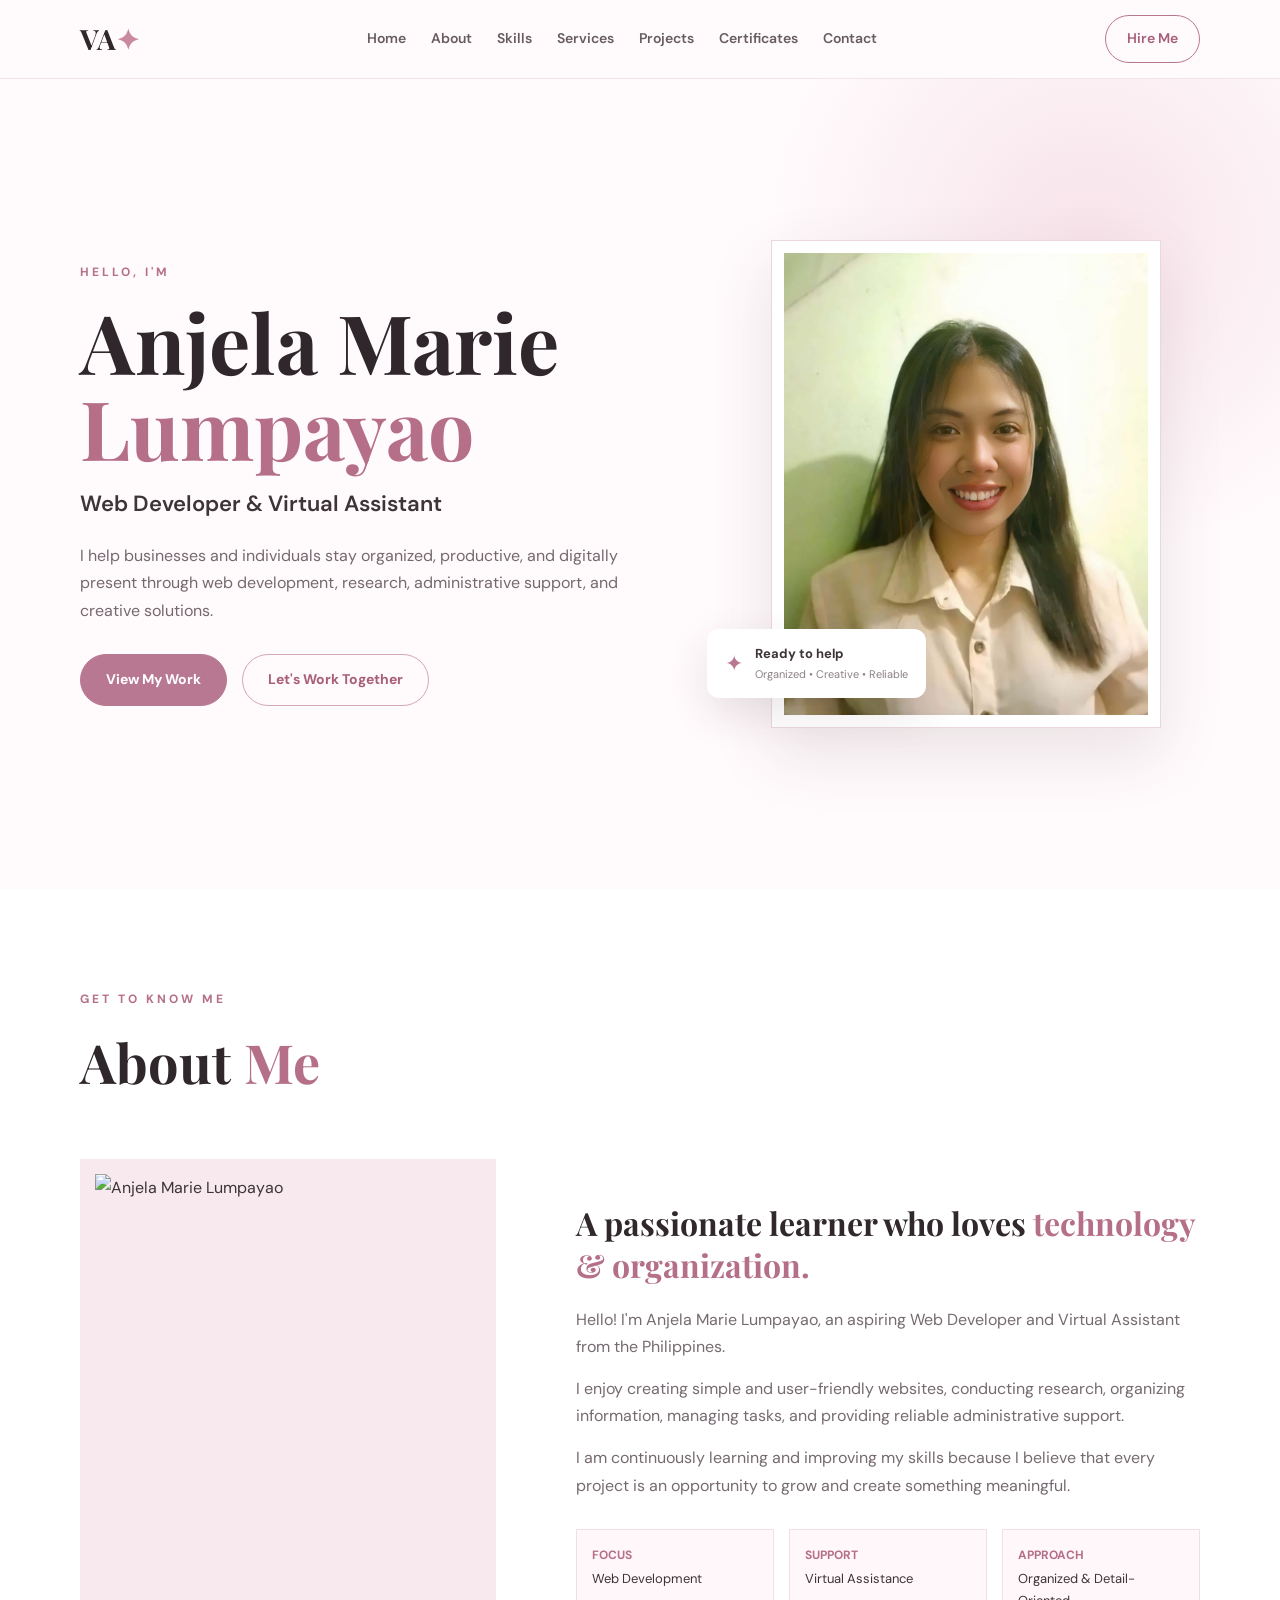
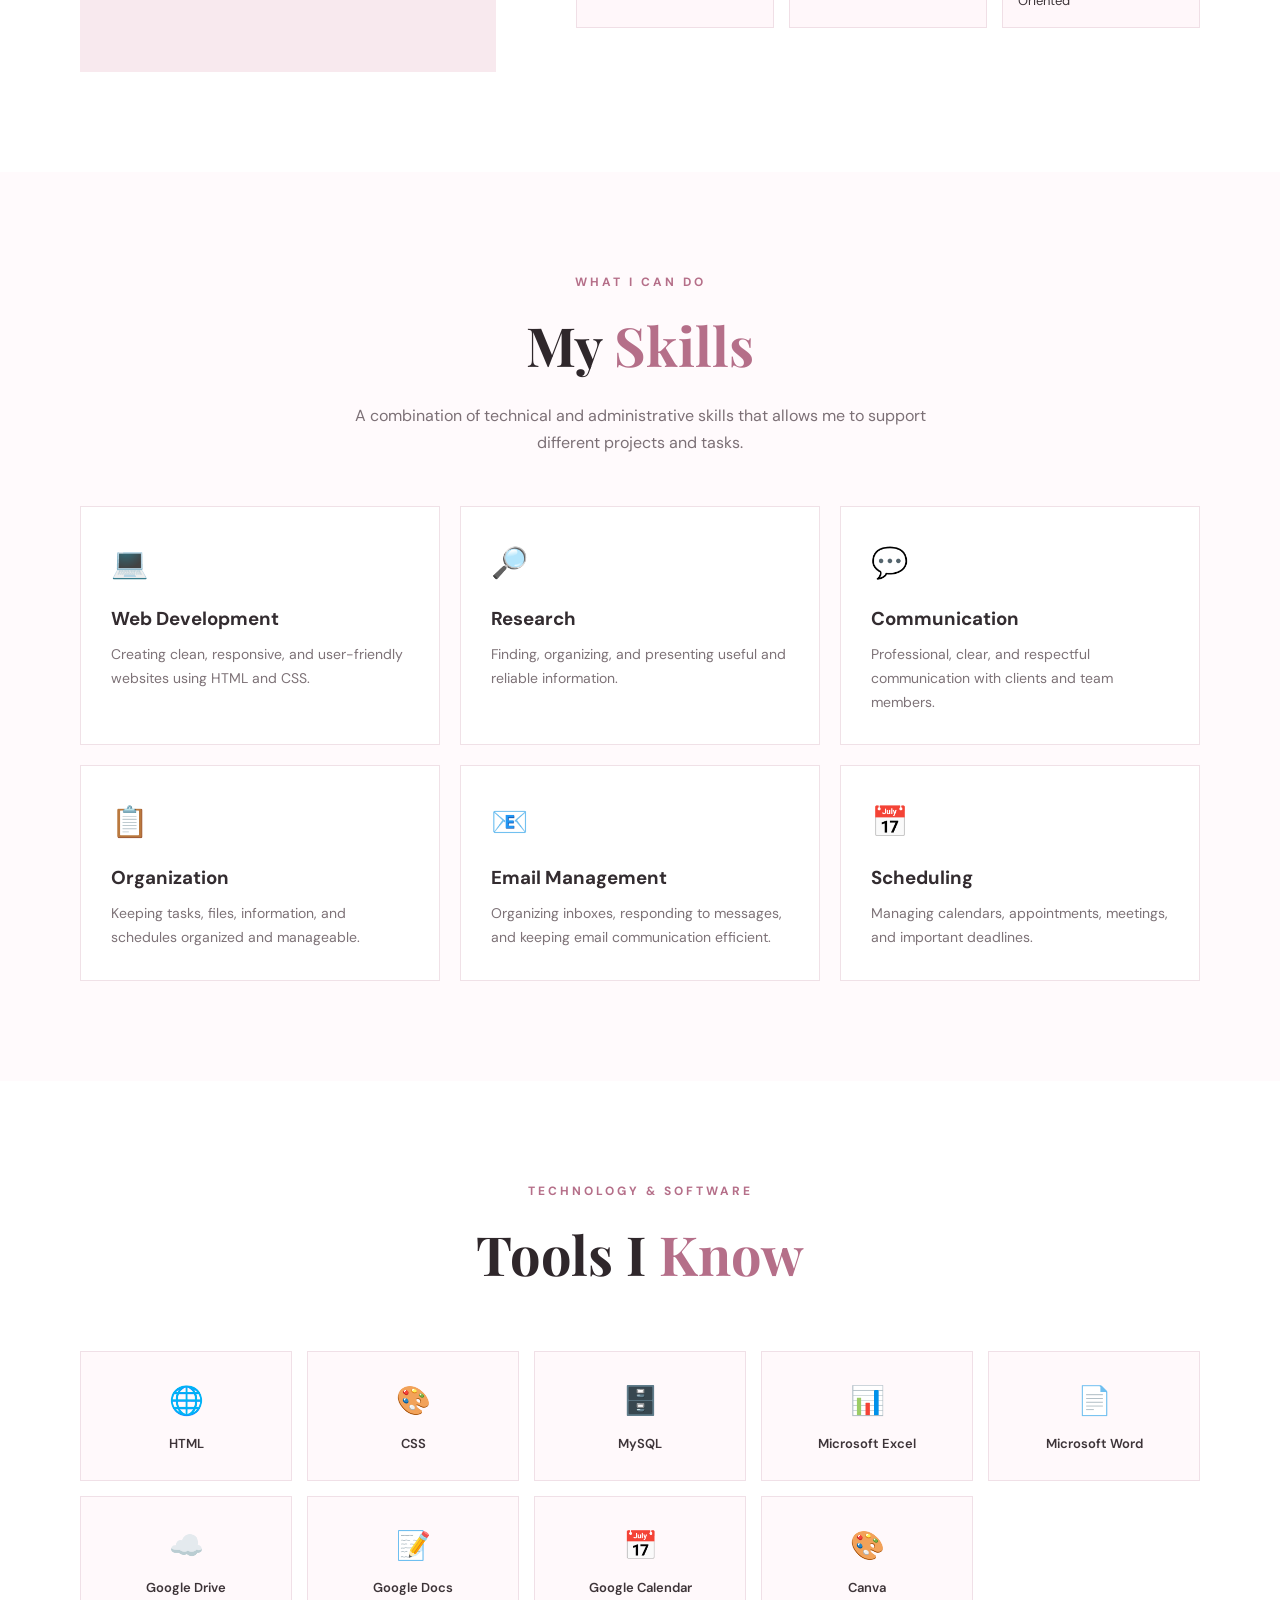
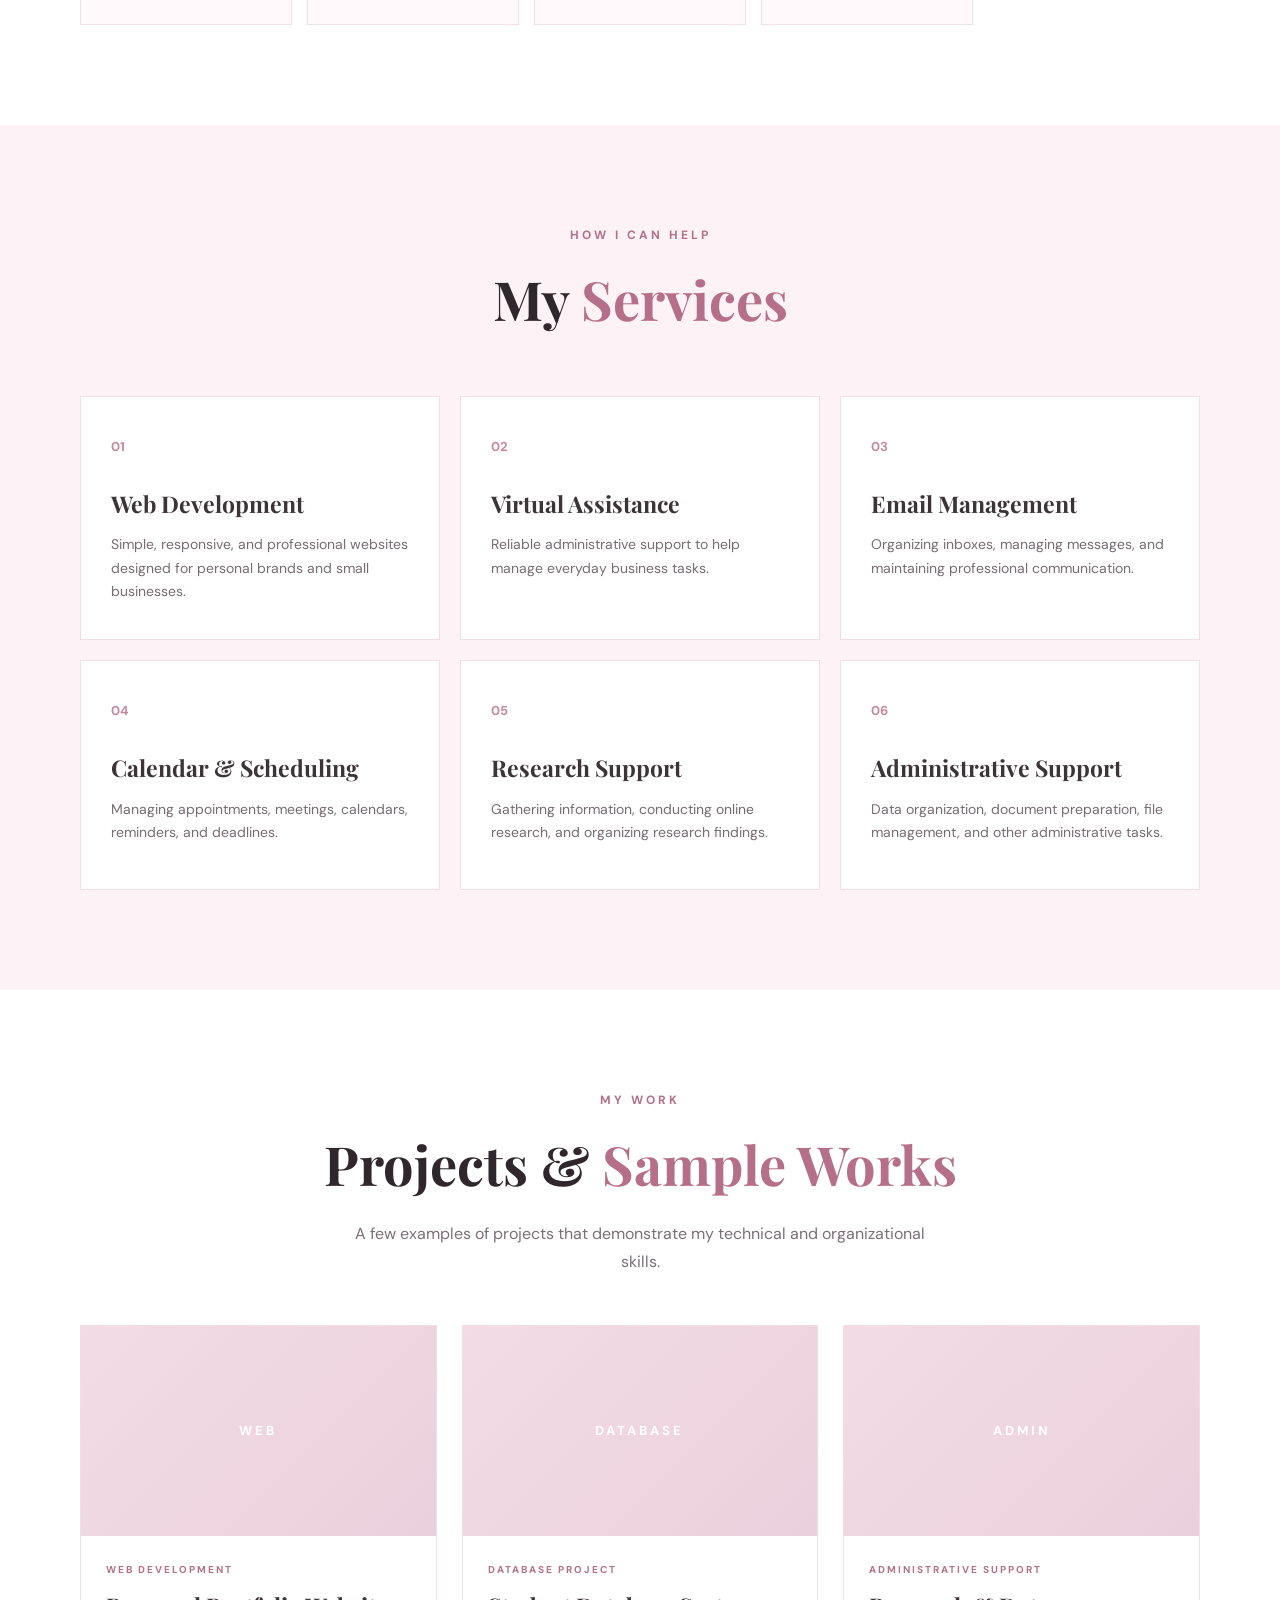
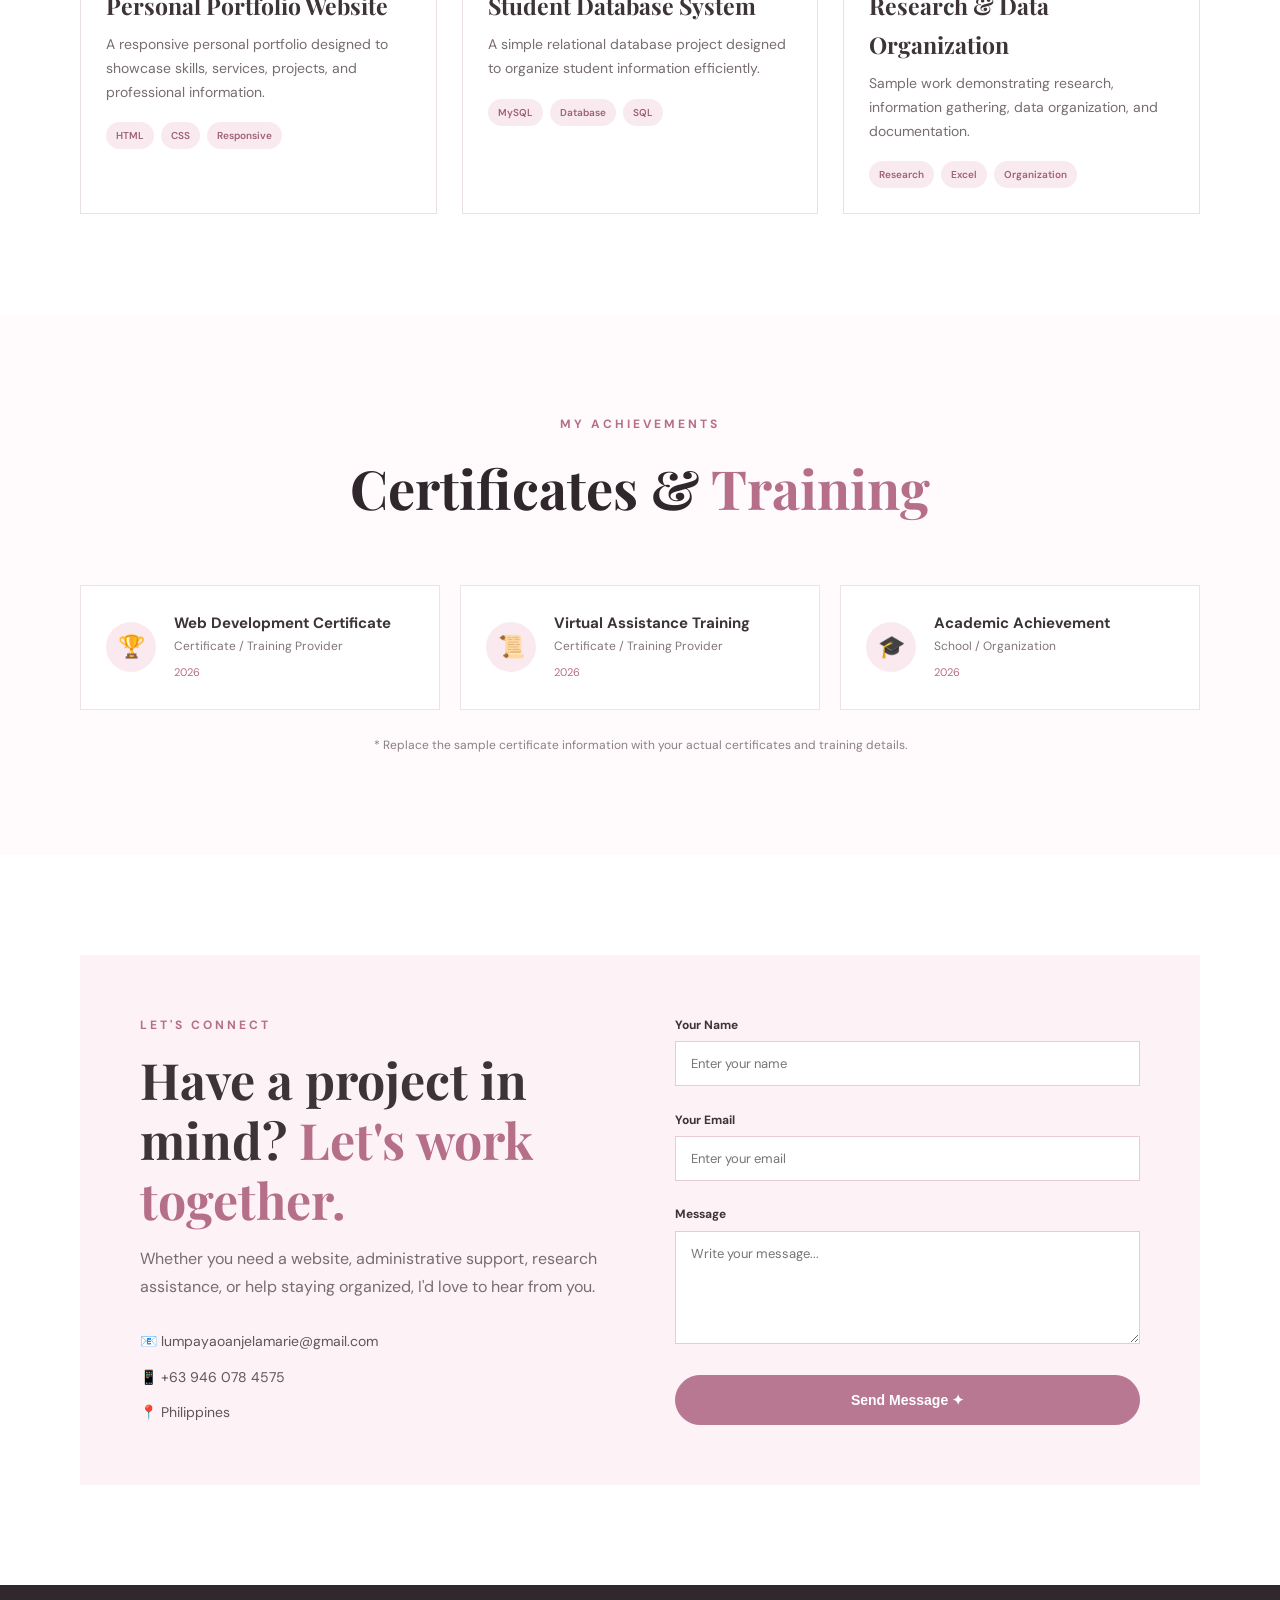
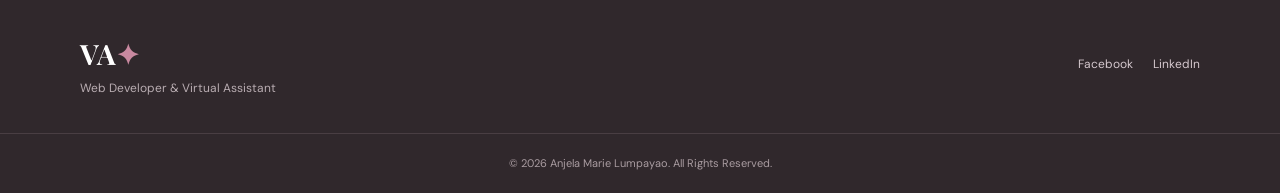
==== commit d9d80444: "Update index.html" ====
--- a/index.html
+++ b/index.html
@@ -105,7 +105,7 @@
             <div class="about-grid">
 
                 <div class="about-image">
-                    <img src="me.jpg" alt="Anjela Marie Lumpayao">
+                    <img src="Messenger_creation_ED1EAD9D-B602-47AB-A3A5-83C1ECD7BC79.jpg" alt="Anjela Marie Lumpayao">
                 </div>
 
                 <div class="about-text">
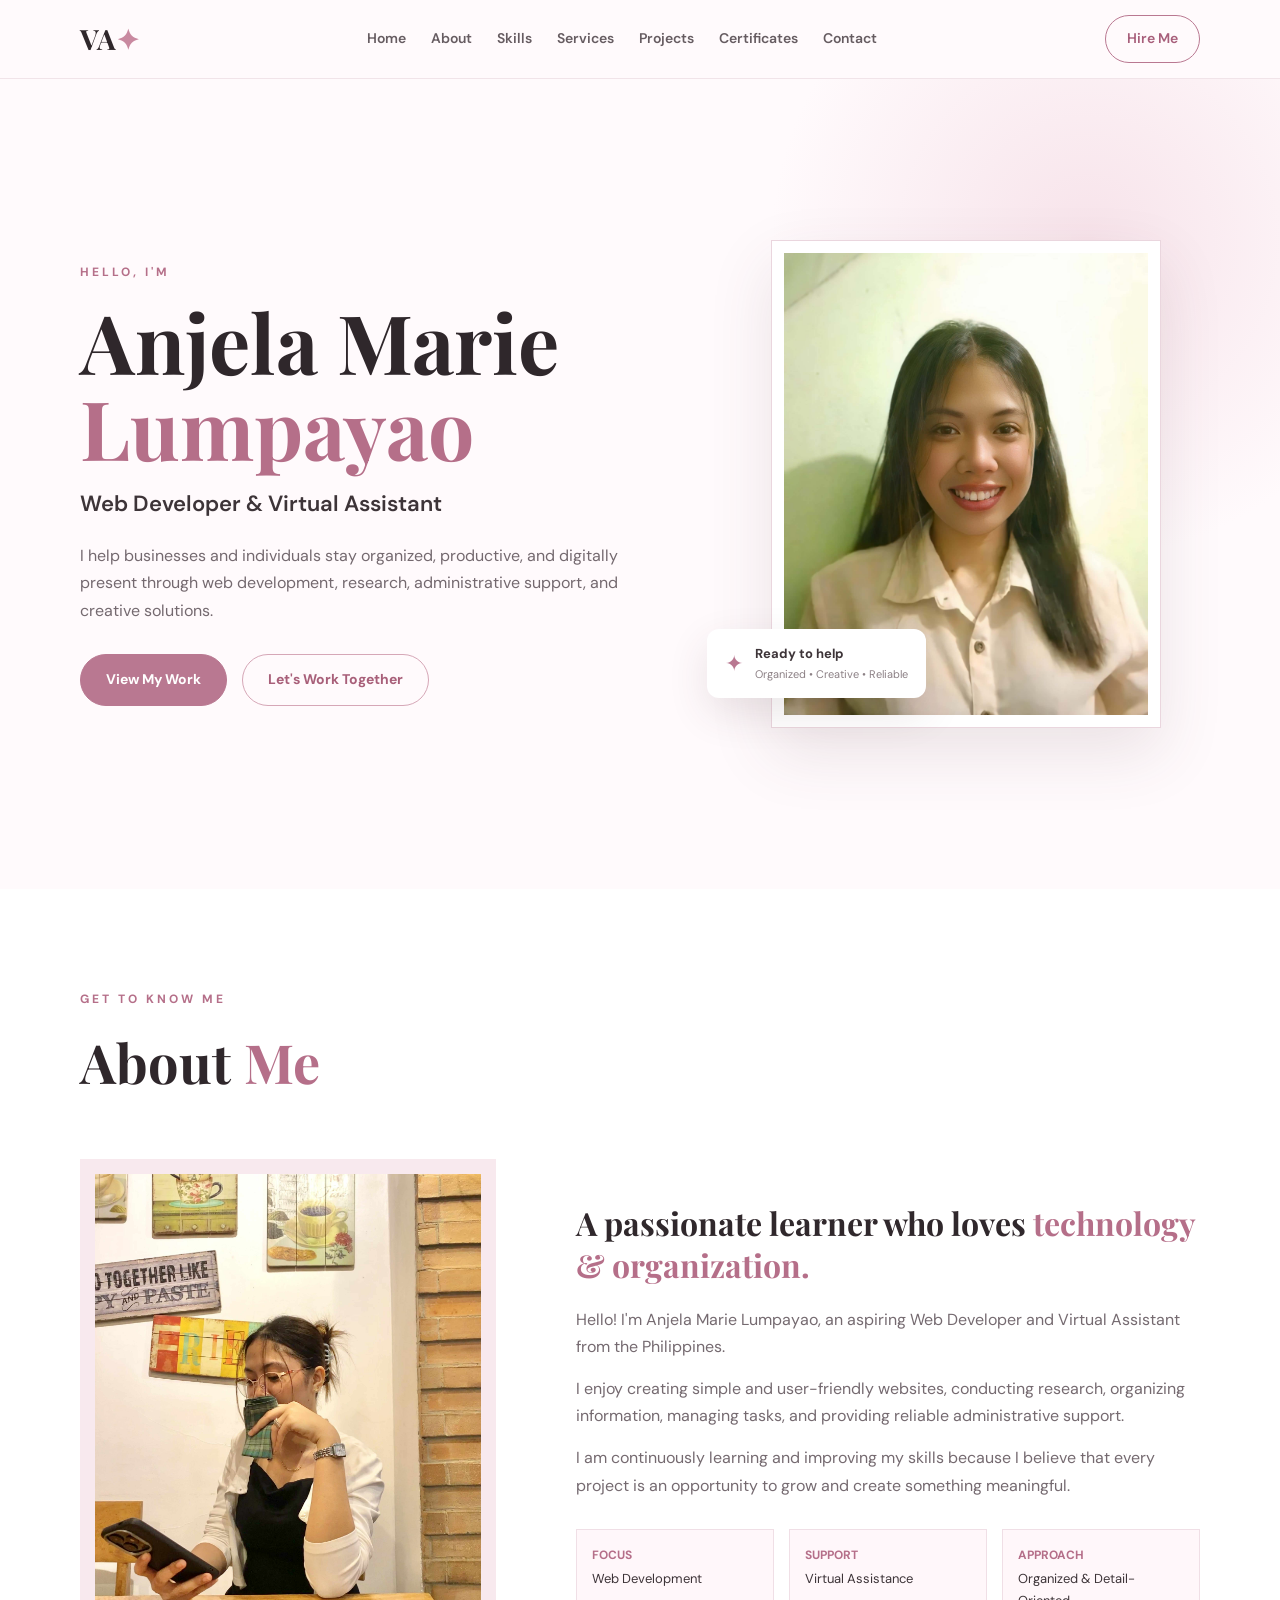
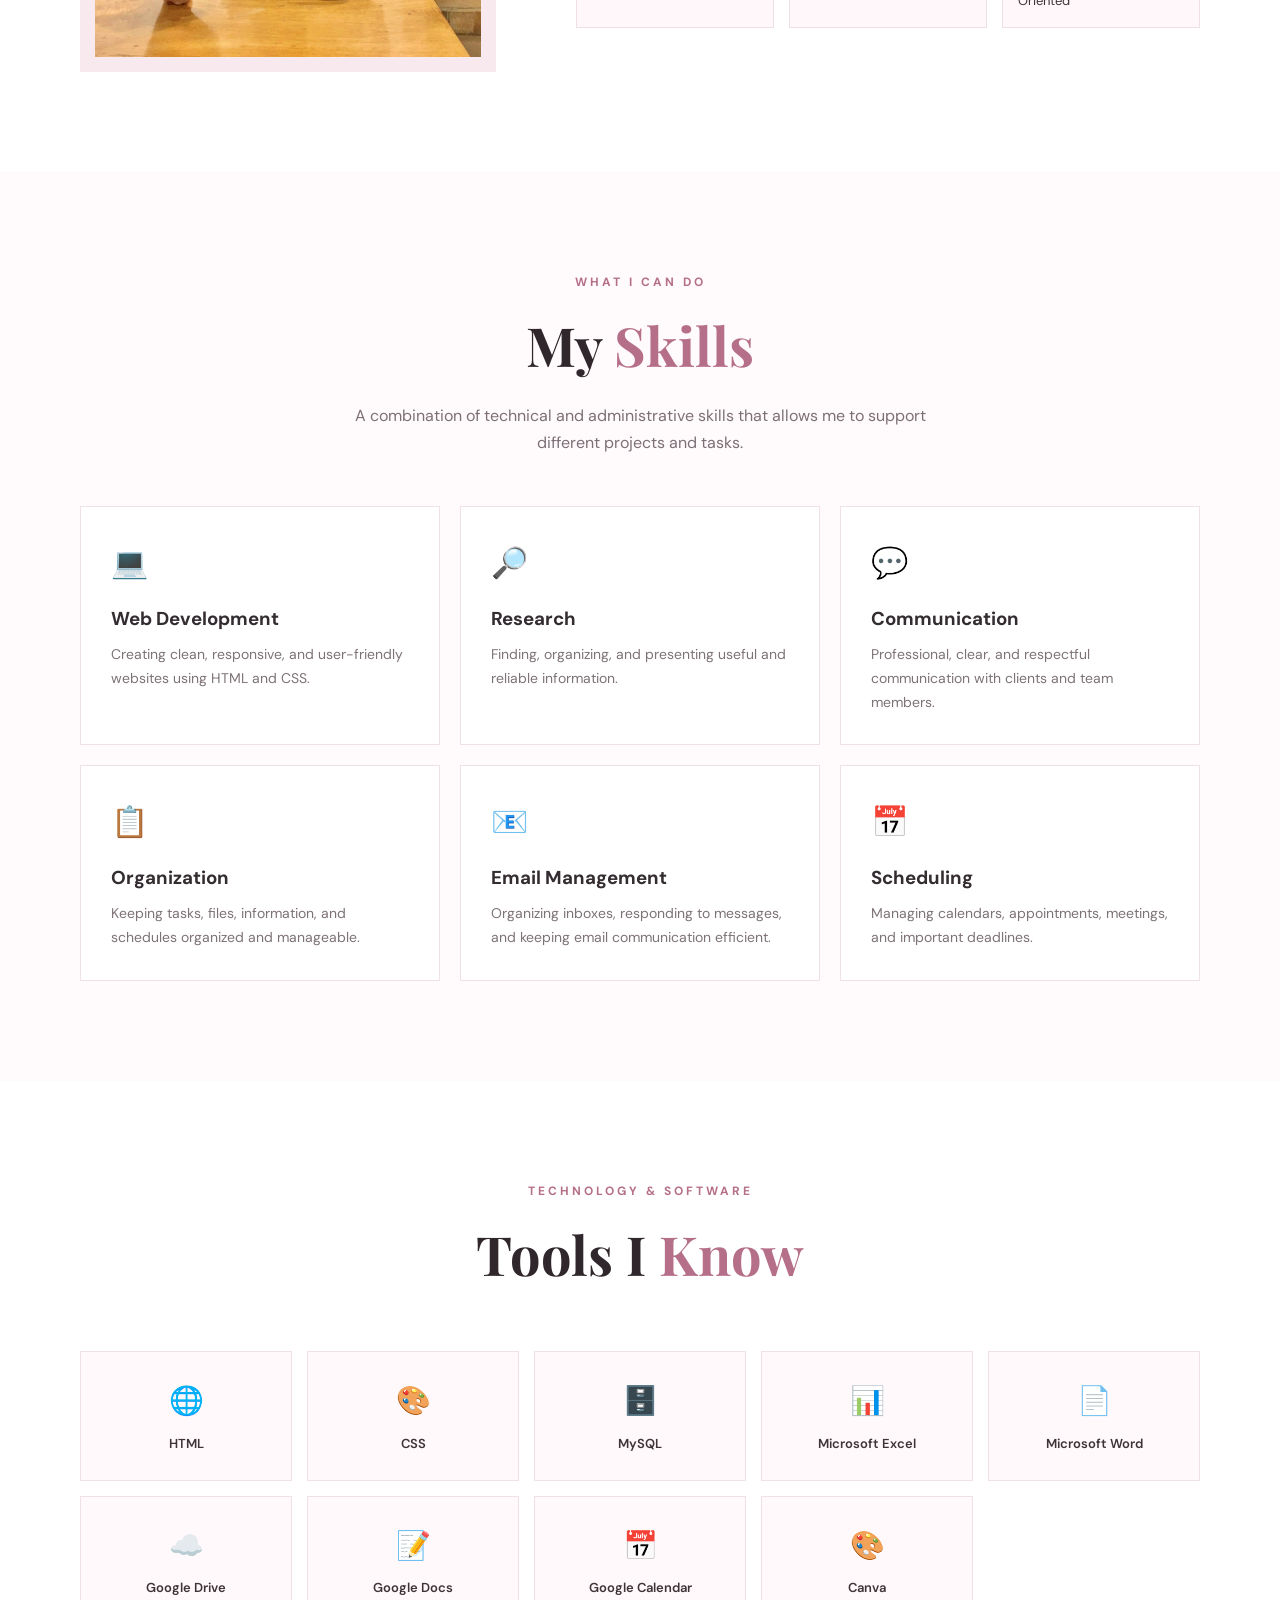
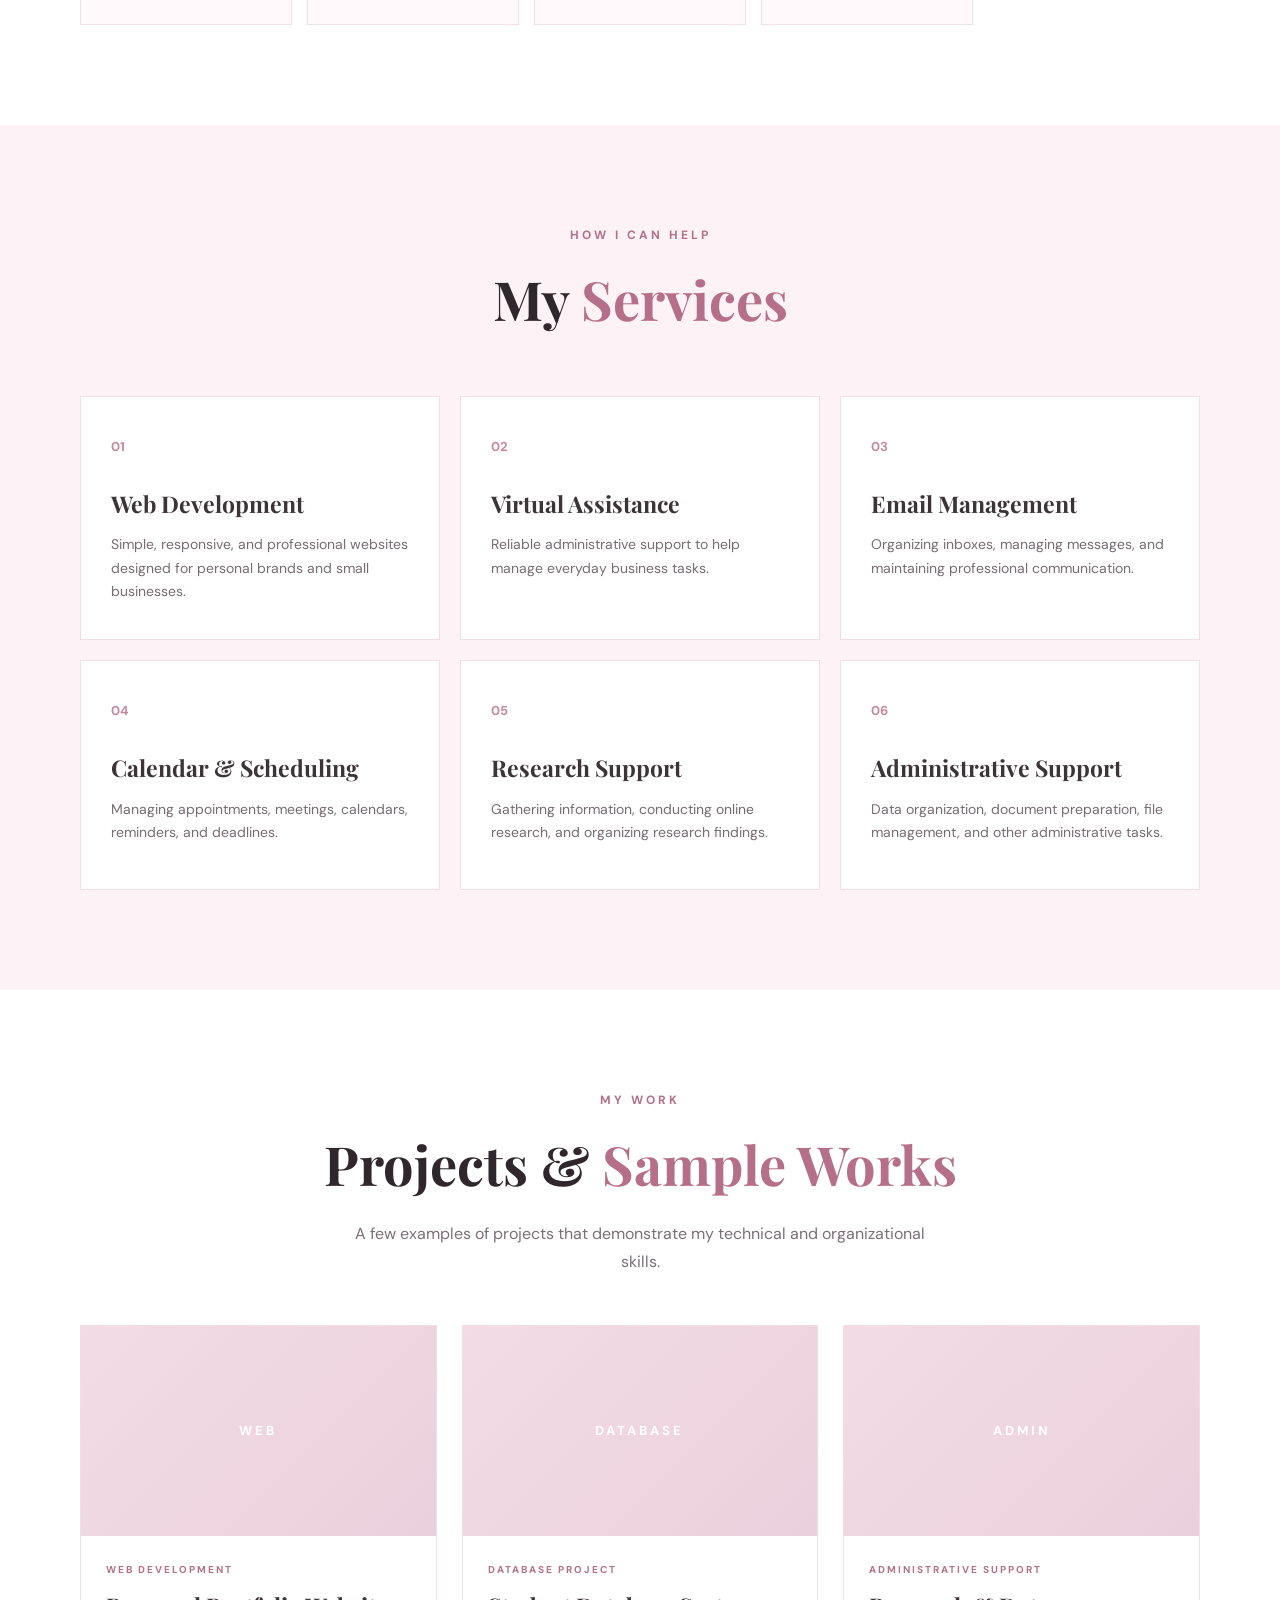
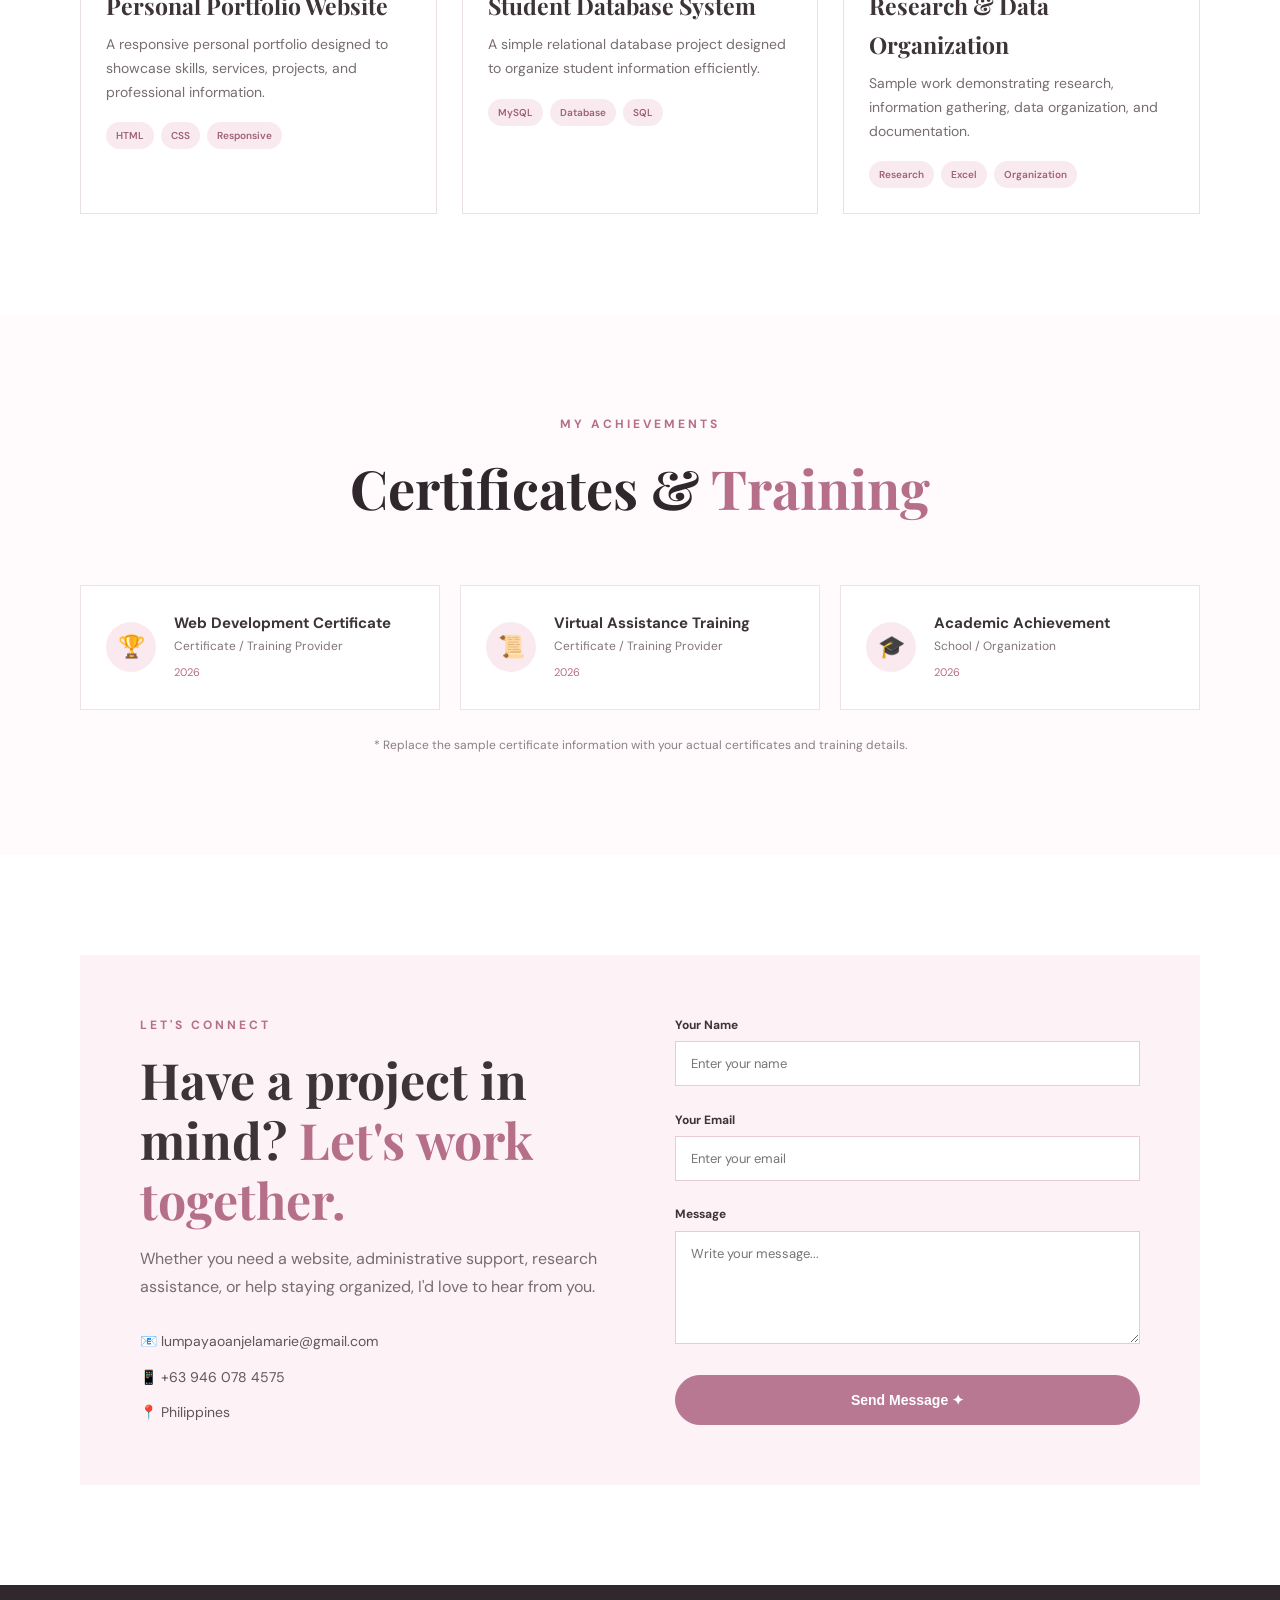
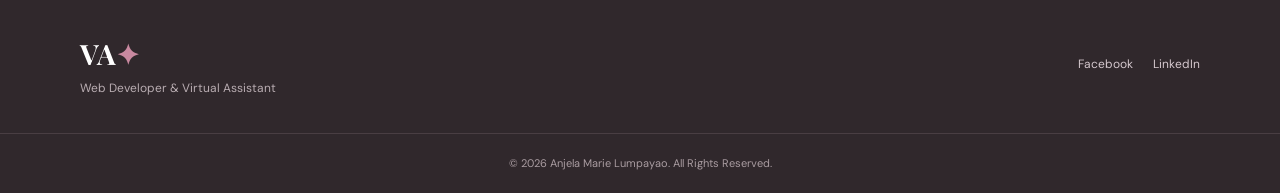
==== commit 62b5ccf1: "Update index.html" ====
--- a/index.html
+++ b/index.html
@@ -105,7 +105,7 @@
             <div class="about-grid">
 
                 <div class="about-image">
-                    <img src="Messenger_creation_ED1EAD9D-B602-47AB-A3A5-83C1ECD7BC79.jpg" alt="Anjela Marie Lumpayao">
+                    <img src="Messenger_creation_ED1EAD9D-B602-47AB-A3A5-83C1ECD7BC79.jpeg" alt="Anjela Marie Lumpayao">
                 </div>
 
                 <div class="about-text">
